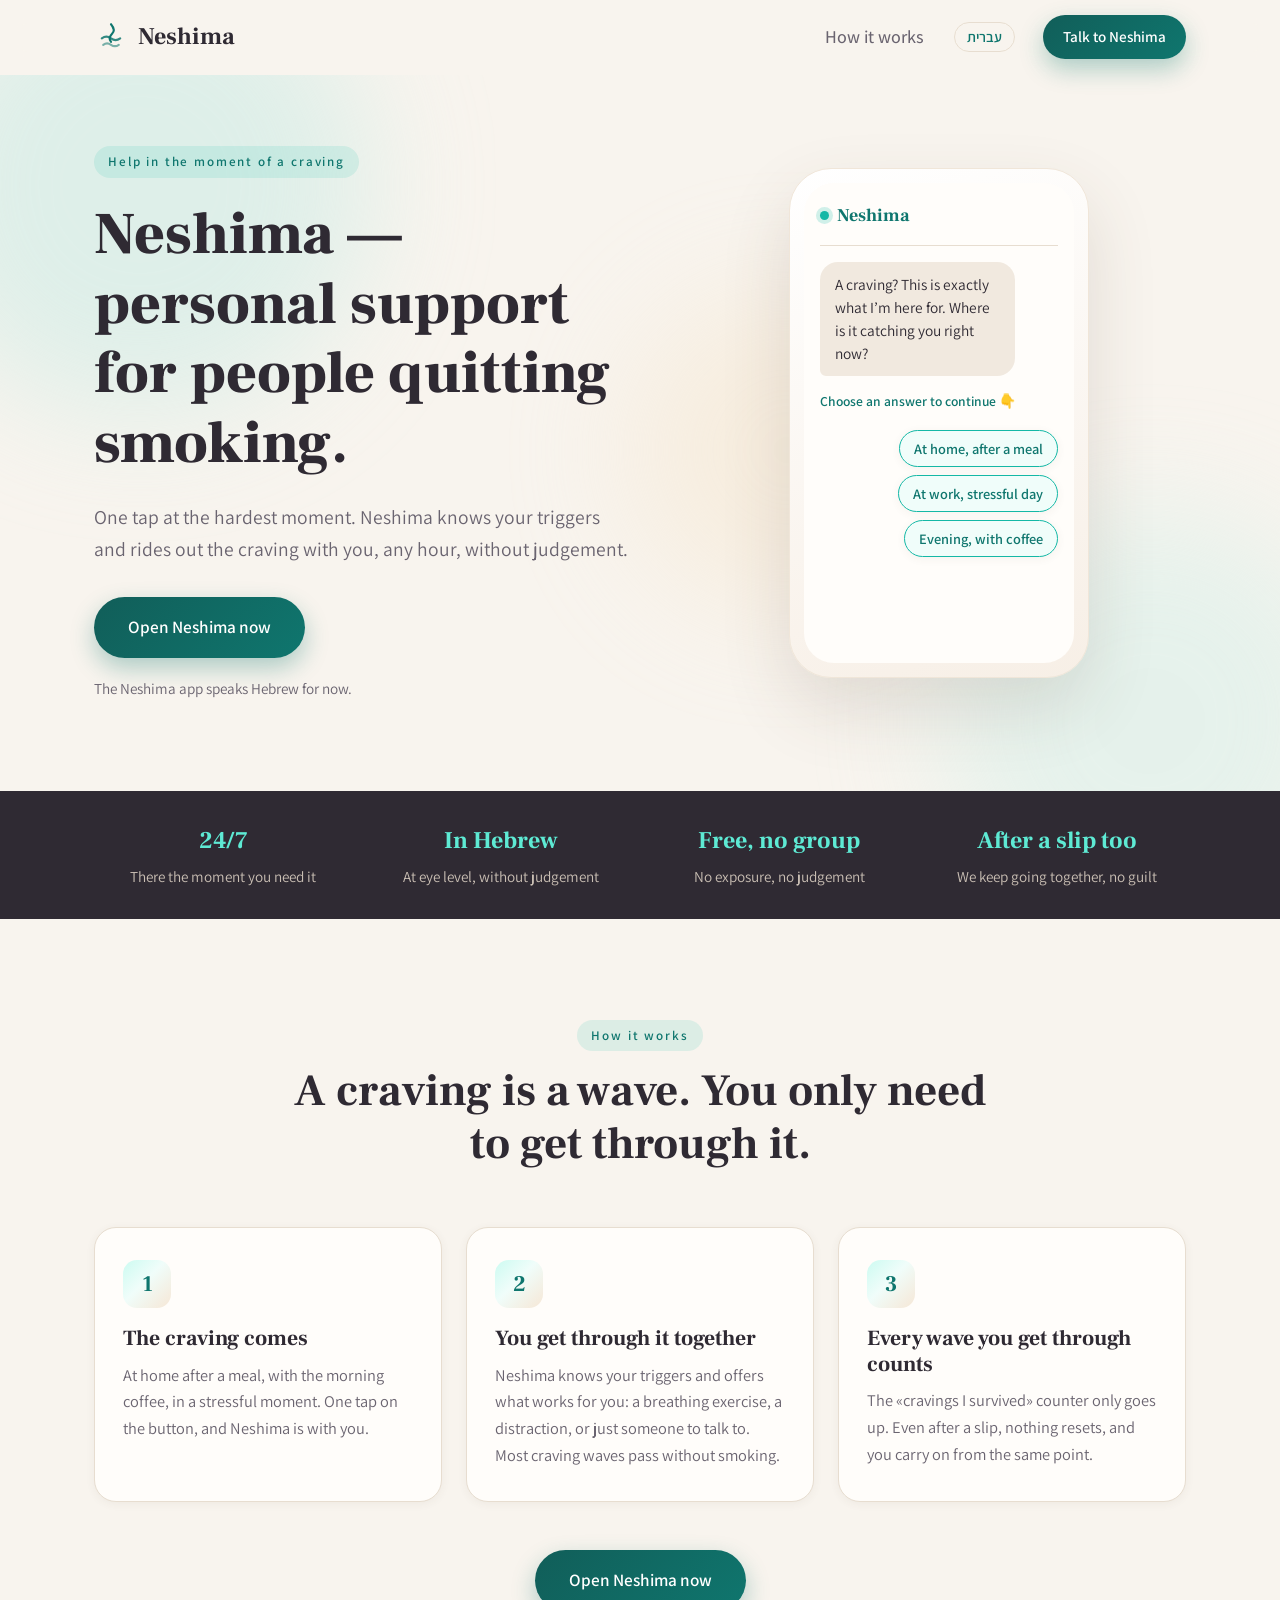
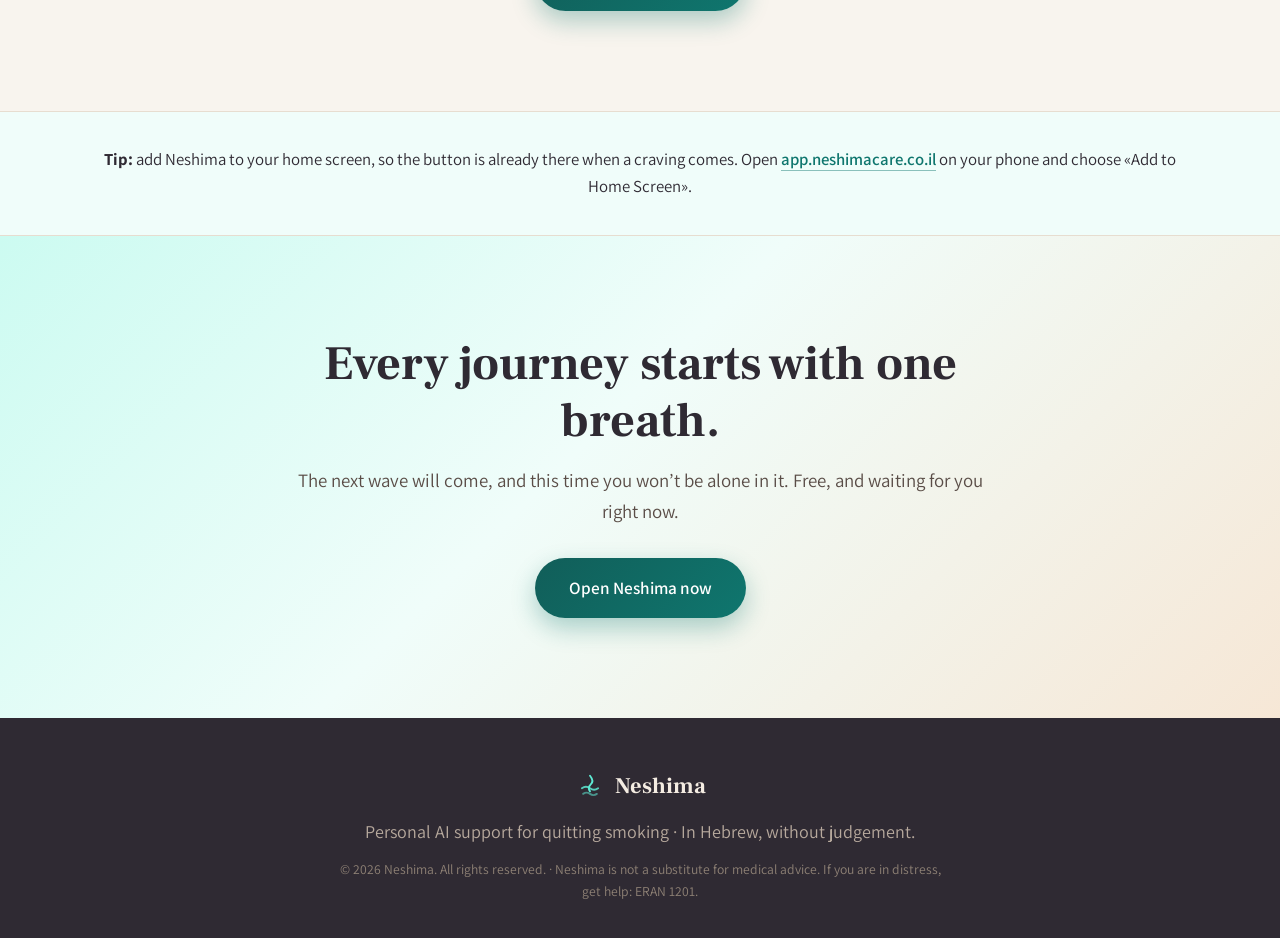
==== en.html @ 9783d8cc "Landing: English page at /en.html with a language switch en.html mirrors the Hebrew landing page in " ====
<!DOCTYPE html>
<html lang="en" dir="ltr">
<head>
  <meta charset="UTF-8" />
  <meta name="viewport" content="width=device-width, initial-scale=1.0" />
  <meta name="theme-color" content="#f6f1ea" />
  <title>Neshima — personal support for quitting smoking</title>
  <meta name="description" content="Personal support for people quitting smoking. One tap at the hardest moment, and Neshima rides out the craving with you, any hour, without judgement. Free. The coach speaks Hebrew." />

  <!-- Open Graph -->
  <meta property="og:type" content="website" />
  <meta property="og:title" content="Neshima — personal support for quitting smoking" />
  <meta property="og:description" content="One tap at the hardest moment. Neshima knows your triggers and rides out the craving with you, any hour, without judgement." />
  <meta property="og:locale" content="en_US" />

  <link rel="icon" href="assets/favicon.svg" type="image/svg+xml" />
  <link rel="alternate" hreflang="he" href="https://www.neshimacare.co.il/" />

  <!-- Fonts -->
  <link rel="preconnect" href="https://fonts.googleapis.com" />
  <link rel="preconnect" href="https://fonts.gstatic.com" crossorigin />
  <link href="https://fonts.googleapis.com/css2?family=Frank+Ruhl+Libre:wght@500;700;900&family=Assistant:wght@300;400;500;600;700&display=swap" rel="stylesheet" />

  <link rel="stylesheet" href="styles.css" />
</head>
<body>

  <!-- ===== Header ===== -->
  <header class="site-header" id="siteHeader">
    <div class="container header-inner">
      <a href="#top" class="brand" aria-label="Neshima — home">
        <svg class="brand-mark" viewBox="0 0 48 48" aria-hidden="true">
          <use href="#logo-mark"></use>
        </svg>
        <span class="brand-name">Neshima</span>
      </a>

      <nav class="nav" aria-label="Main navigation">
        <a href="#moment">How it works</a>
        <a href="/" class="lang-switch" lang="he" hreflang="he">עברית</a>
      </nav>

      <a href="https://app.neshimacare.co.il" class="btn btn-primary btn-sm nav-cta js-chat">Talk to Neshima</a>

      <button class="nav-toggle" id="navToggle" aria-label="Open menu" aria-expanded="false">
        <span></span><span></span><span></span>
      </button>
    </div>
    <nav class="mobile-nav" id="mobileNav" aria-label="Mobile navigation">
      <a href="#moment">How it works</a>
      <a href="/" lang="he" hreflang="he">עברית</a>
      <a href="https://app.neshimacare.co.il" class="btn btn-primary js-chat">Talk to Neshima</a>
    </nav>
  </header>

  <main id="top">

    <!-- ===== Hero ===== -->
    <section class="hero">
      <div class="hero-bg" aria-hidden="true">
        <span class="blob blob-1"></span>
        <span class="blob blob-2"></span>
        <span class="blob blob-3"></span>
      </div>
      <div class="container hero-inner">
        <div class="hero-copy reveal">
          <span class="eyebrow">Help in the moment of a craving</span>
          <h1>Neshima — personal support for people quitting smoking.</h1>
          <p class="hero-sub">
            One tap at the hardest moment. Neshima knows your triggers and rides out the craving with you, any hour, without judgement.
          </p>
          <div class="hero-cta">
            <a href="https://app.neshimacare.co.il" class="btn btn-primary btn-lg js-chat">Open Neshima now</a>
          </div>
          <p class="hero-note">The Neshima app speaks Hebrew for now.</p>
        </div>

        <div class="hero-art reveal">
          <div class="phone demo" id="sosDemo" role="group" aria-label="SOS conversation demo">
            <div class="phone-screen demo-screen">
              <div class="chat-head">
                <span class="chat-dot"></span> Neshima
              </div>
              <div class="bubbles" id="demoBubbles" aria-live="polite">
                <!-- Static fallback when JS is off; script.js replaces it with the tap-through demo. -->
                <div class="bubble bot">A craving? This is exactly what I’m here for. Where is it catching you right now?</div>
                <div class="demo-chips"><span class="chip" aria-pressed="true">At home, after a meal</span></div>
                <div class="bubble bot">Let’s breathe together: a slow 4-second inhale, a short pause, and a long 6-second exhale. Two more like that. Most craving waves pass without smoking: they rise, peak, and fall.</div>
              </div>
              <div class="demo-end" id="demoEnd" hidden>
                <p>That was a taste. Inside, Neshima already knows your triggers, and this button is with you at every moment.</p>
                <div class="demo-end-cta">
                  <a href="https://app.neshimacare.co.il" class="btn btn-primary btn-sm js-chat">Open Neshima</a>
                </div>
              </div>
            </div>
          </div>
        </div>
      </div>
    </section>

    <!-- ===== Trust strip ===== -->
    <section class="strip reveal">
      <div class="container strip-inner">
        <div class="strip-item"><strong>24/7</strong><span>There the moment you need it</span></div>
        <div class="strip-item"><strong>In Hebrew</strong><span>At eye level, without judgement</span></div>
        <div class="strip-item"><strong>Free, no group</strong><span>No exposure, no judgement</span></div>
        <div class="strip-item"><strong>After a slip too</strong><span>We keep going together, no guilt</span></div>
      </div>
    </section>

    <!-- ===== The moment ===== -->
    <section class="section moment" id="moment">
      <div class="container">
        <div class="section-head center">
          <span class="eyebrow reveal">How it works</span>
          <h2 class="reveal">A craving is a wave. You only need to get through it.</h2>
        </div>

        <div class="steps">
          <article class="step reveal">
            <div class="step-num" aria-hidden="true">1</div>
            <h3>The craving comes</h3>
            <p>At home after a meal, with the morning coffee, in a stressful moment. One tap on the button, and Neshima is with you.</p>
          </article>
          <article class="step reveal">
            <div class="step-num" aria-hidden="true">2</div>
            <h3>You get through it together</h3>
            <p>Neshima knows your triggers and offers what works for you: a breathing exercise, a distraction, or just someone to talk to. Most craving waves pass without smoking.</p>
          </article>
          <article class="step reveal">
            <div class="step-num" aria-hidden="true">3</div>
            <h3>Every wave you get through counts</h3>
            <p>The «cravings I survived» counter only goes up. Even after a slip, nothing resets, and you carry on from the same point.</p>
          </article>
        </div>

        <div class="cta-center reveal">
          <a href="https://app.neshimacare.co.il" class="btn btn-primary btn-lg js-chat">Open Neshima now</a>
        </div>
      </div>
    </section>

    <!-- ===== Install hint ===== -->
    <section class="install-strip reveal">
      <div class="container install-strip-inner">
        <p><strong>Tip:</strong> add Neshima to your home screen, so the button is already there when a craving comes. Open <a href="https://app.neshimacare.co.il">app.neshimacare.co.il</a> on your phone and choose «Add to Home Screen».</p>
      </div>
    </section>

    <!-- ===== Closing CTA ===== -->
    <section class="section closing">
      <div class="container narrow center reveal">
        <h2>Every journey starts with one breath.</h2>
        <p class="lead">The next wave will come, and this time you won’t be alone in it. Free, and waiting for you right now.</p>
        <div class="cta-center">
          <a href="https://app.neshimacare.co.il" class="btn btn-primary btn-lg js-chat">Open Neshima now</a>
        </div>
      </div>
    </section>
  </main>

  <!-- ===== Footer ===== -->
  <footer class="site-footer">
    <div class="container footer-inner">
      <div class="footer-brand">
        <svg class="brand-mark" viewBox="0 0 48 48" aria-hidden="true"><use href="#logo-mark"></use></svg>
        <span class="brand-name">Neshima</span>
      </div>
      <p class="footer-tag">Personal AI support for quitting smoking · In Hebrew, without judgement.</p>
      <p class="footer-fine">© 2026 Neshima. All rights reserved. · Neshima is not a substitute for medical advice. If you are in distress, get help: ERAN 1201.</p>
    </div>
  </footer>

  <!-- ===== Inline SVG defs (logo) ===== -->
  <svg width="0" height="0" style="position:absolute" aria-hidden="true">
    <defs>
      <symbol id="logo-mark" viewBox="0 0 48 48">
        <path d="M24 6c5 6 5 10 1.5 13.5C22 23 21 27 24 31"
              fill="none" stroke="currentColor" stroke-width="3" stroke-linecap="round"/>
        <path d="M11 26c4-3 9-3 13 0 4 3 9 3 13 0"
              fill="none" stroke="currentColor" stroke-width="3" stroke-linecap="round" opacity="0.85"/>
        <path d="M13 35c3.5-2.5 7.5-2.5 11 0 3.5 2.5 7.5 2.5 11 0"
              fill="none" stroke="currentColor" stroke-width="3" stroke-linecap="round" opacity="0.55"/>
      </symbol>
    </defs>
  </svg>

  <script src="script.js"></script>
</body>
</html>
---- styles.css ----
/* =========================================================
   נשימה / Neshima — landing page styles
   Soft, calm aesthetic · warm paper + teal accents · Hebrew RTL
   ========================================================= */

:root {
  /* palette */
  --cream:      #f8f4ee;
  --cream-2:    #f1e9df;
  --ivory:      #fffdfa;
  --ink:        #2f2a33;        /* warm deep plum-grey text */
  --ink-soft:   #6a6470;
  --teal:        #14b8a6;      /* soft accent */
  --teal-deep:   #0f766e;      /* primary accent — AA (≥4.5:1) on cream/ivory and under white text */
  --teal-dark:   #115e59;      /* hover */
  --teal-tint:   #f0fdfa;
  --teal-soft:   #ccfbf1;
  --teal-bright: #5eead4;      /* on dark backgrounds */
  --line:        #e7ddd0;

  --grad-warm:  linear-gradient(135deg, #ccfbf1 0%, #f0fdfa 45%, #f6e7d6 100%);

  --shadow-sm:  0 2px 10px rgba(83, 64, 50, 0.06);
  --shadow-md:  0 14px 40px rgba(83, 64, 50, 0.10);
  --shadow-lg:  0 30px 70px rgba(83, 64, 50, 0.14);

  --radius:     22px;
  --radius-sm:  14px;
  --maxw:       1140px;

  --serif: "Frank Ruhl Libre", Georgia, serif;
  --sans:  "Assistant", "Segoe UI", system-ui, sans-serif;
}

* { box-sizing: border-box; margin: 0; padding: 0; }

html { scroll-behavior: smooth; -webkit-text-size-adjust: 100%; }

body {
  font-family: var(--sans);
  color: var(--ink);
  background: var(--cream);
  line-height: 1.65;
  font-size: 18px;
  font-weight: 400;
  overflow-x: hidden;
}

h1, h2, h3 { font-family: var(--serif); font-weight: 700; line-height: 1.18; color: var(--ink); }

a { color: inherit; text-decoration: none; }

.container { width: 100%; max-width: var(--maxw); margin-inline: auto; padding-inline: 24px; }
.narrow { max-width: 760px; }
.center { text-align: center; }
.cta-center { display: flex; gap: 14px; flex-wrap: wrap; justify-content: center; }

.hero-note a, .lead a {
  color: var(--teal-deep); font-weight: 600;
  border-bottom: 1px solid rgba(15, 118, 110, .45);
  transition: color .2s, border-color .2s;
}
.hero-note a:hover, .lead a:hover { color: var(--teal-dark); border-color: var(--teal-dark); }

.eyebrow {
  display: inline-block;
  font-weight: 600;
  font-size: 0.82rem;
  letter-spacing: 0.14em;
  color: var(--teal-deep);
  text-transform: none;
  margin-bottom: 14px;
  padding: 5px 14px;
  background: rgba(20, 184, 166, 0.12);
  border-radius: 999px;
}

.lead { font-size: 1.18rem; color: var(--ink-soft); }

.section { padding: 100px 0; }
.section-head { max-width: 720px; margin-inline: auto; margin-bottom: 56px; }
.section-head h2, .section h2 { font-size: clamp(1.9rem, 4vw, 2.8rem); margin-bottom: 18px; }

/* ---------- Buttons ---------- */
.btn {
  display: inline-flex; align-items: center; justify-content: center;
  gap: 8px;
  font-family: var(--sans);
  font-weight: 600;
  font-size: 1rem;
  border: none; cursor: pointer;
  border-radius: 999px;
  padding: 13px 26px;
  transition: transform .25s ease, box-shadow .25s ease, background .25s ease;
  white-space: nowrap;
}
.btn-lg { padding: 16px 34px; font-size: 1.08rem; }
.btn-sm { padding: 9px 20px; font-size: 0.95rem; }

.btn-primary {
  background: linear-gradient(135deg, var(--teal-dark), var(--teal-deep));
  color: #fff;
  box-shadow: 0 10px 24px rgba(15, 118, 110, 0.32);
}
.btn-primary:hover { transform: translateY(-2px); box-shadow: 0 16px 32px rgba(15, 118, 110, 0.42); }

.btn-ghost { background: transparent; color: var(--ink); border: 1.5px solid var(--line); }
.btn-ghost:hover { border-color: var(--teal); color: var(--teal-deep); background: rgba(20,184,166,.07); }

/* ---------- Header ---------- */
.site-header {
  position: sticky; top: 0; z-index: 50;
  background: rgba(248, 244, 238, 0.82);
  backdrop-filter: saturate(140%) blur(14px);
  -webkit-backdrop-filter: saturate(140%) blur(14px);
  border-bottom: 1px solid transparent;
  transition: border-color .3s ease, box-shadow .3s ease, background .3s ease;
}
.site-header.scrolled { border-color: var(--line); box-shadow: var(--shadow-sm); }
.header-inner { display: flex; align-items: center; gap: 24px; height: 74px; }

.brand { display: flex; align-items: center; gap: 10px; font-family: var(--serif); }
.brand-mark { width: 34px; height: 34px; color: var(--teal-deep); }
.brand-name { font-size: 1.5rem; font-weight: 700; color: var(--ink); }

.nav { display: flex; gap: 30px; margin-inline-start: auto; }
.nav a { font-weight: 500; color: var(--ink-soft); position: relative; transition: color .2s; }
.nav a::after {
  content: ""; position: absolute; bottom: -6px; inset-inline-start: 0; width: 0; height: 2px;
  background: var(--teal-deep); border-radius: 2px; transition: width .25s ease;
}
.nav a:hover { color: var(--ink); }
.nav a:hover::after { width: 100%; }

.nav-cta { margin-inline-start: 4px; }
.nav a.lang-switch { font-size: .9rem; font-weight: 600; color: var(--teal-deep); border: 1.5px solid var(--line); border-radius: 999px; padding: 2px 12px; }
.nav a.lang-switch::after { display: none; }
.nav a.lang-switch:hover { border-color: var(--teal); }

.nav-toggle { display: none; flex-direction: column; gap: 5px; background: none; border: none; cursor: pointer; padding: 8px; margin-inline-start: auto; }
.nav-toggle span { width: 24px; height: 2px; background: var(--ink); border-radius: 2px; transition: .3s; }
.nav-toggle[aria-expanded="true"] span:nth-child(1) { transform: translateY(7px) rotate(45deg); }
.nav-toggle[aria-expanded="true"] span:nth-child(2) { opacity: 0; }
.nav-toggle[aria-expanded="true"] span:nth-child(3) { transform: translateY(-7px) rotate(-45deg); }

.mobile-nav {
  display: none; flex-direction: column; gap: 4px;
  padding: 8px 24px 22px;
  background: rgba(248, 244, 238, 0.98);
  border-bottom: 1px solid var(--line);
}
.mobile-nav a { padding: 12px 4px; font-weight: 500; color: var(--ink); border-bottom: 1px solid var(--line); }
.mobile-nav a.btn { border: none; color: #fff; margin-top: 12px; justify-content: center; }
.mobile-nav.open { display: flex; }

/* ---------- Hero ---------- */
.hero { position: relative; padding: 70px 0 90px; overflow: hidden; }
.hero-bg { position: absolute; inset: 0; z-index: 0; pointer-events: none; }
.blob { position: absolute; border-radius: 50%; filter: blur(60px); opacity: .55; }
.blob-1 { width: 460px; height: 460px; background: #c9ebe5; top: -120px; left: -90px; animation: float1 18s ease-in-out infinite; }
.blob-2 { width: 420px; height: 420px; background: #d7f0ea; bottom: -140px; right: -80px; animation: float2 22s ease-in-out infinite; }
.blob-3 { width: 320px; height: 320px; background: #f5e3c8; top: 30%; right: 26%; opacity: .4; animation: float1 26s ease-in-out infinite; }

@keyframes float1 { 0%,100%{transform:translate(0,0)} 50%{transform:translate(20px,-26px)} }
@keyframes float2 { 0%,100%{transform:translate(0,0)} 50%{transform:translate(-24px,18px)} }

.hero-inner {
  position: relative; z-index: 1;
  display: grid; grid-template-columns: 1.05fr 0.95fr; align-items: center; gap: 50px;
}
.hero-copy h1 { font-size: clamp(2.3rem, 5.2vw, 3.7rem); font-weight: 900; margin: 8px 0 22px; }
.hero-sub { font-size: 1.22rem; color: var(--ink-soft); max-width: 540px; margin-bottom: 32px; }
.hero-cta { display: flex; gap: 14px; flex-wrap: wrap; margin-bottom: 18px; }
.hero-note { font-size: 0.95rem; color: var(--ink-soft); }

/* hero phone illustration */
.hero-art { display: flex; justify-content: center; }
.phone {
  width: 300px; padding: 14px;
  background: linear-gradient(160deg, #fff, #f7efe6);
  border-radius: 42px;
  box-shadow: var(--shadow-lg);
  border: 1px solid #f0e6d9;
  animation: bob 6s ease-in-out infinite;
}
@keyframes bob { 0%,100%{transform:translateY(0)} 50%{transform:translateY(-12px)} }
.phone-screen { background: var(--ivory); border-radius: 30px; padding: 18px 16px 22px; min-height: 440px; }
.chat-head { display: flex; align-items: center; gap: 8px; font-family: var(--serif); font-weight: 700; color: var(--teal-deep); padding-bottom: 14px; border-bottom: 1px solid var(--line); margin-bottom: 16px; }
.chat-dot { width: 9px; height: 9px; border-radius: 50%; background: var(--teal); box-shadow: 0 0 0 4px rgba(20,184,166,.2); }
.bubbles { display: flex; flex-direction: column; gap: 12px; }
.bubble { max-width: 82%; padding: 11px 15px; font-size: 0.96rem; line-height: 1.5; border-radius: 18px; opacity: 0; transform: translateY(8px); animation: pop .5s ease forwards; }
.bubble.bot { align-self: flex-start; background: var(--cream-2); color: var(--ink); border-end-start-radius: 6px; }
.bubble.me { align-self: flex-end; background: linear-gradient(135deg, var(--teal-soft), var(--teal-tint)); color: #134e4a; border-end-end-radius: 6px; }
.bubble:nth-child(1){animation-delay:.3s} .bubble:nth-child(2){animation-delay:1.1s} .bubble:nth-child(3){animation-delay:1.9s} .bubble:nth-child(4){animation-delay:2.8s}
@keyframes pop { to { opacity:1; transform: translateY(0); } }
.bubble.typing { display: flex; gap: 4px; padding: 14px 16px; }
.bubble.typing span { width: 7px; height: 7px; border-radius: 50%; background: #134e4a; opacity: .5; animation: blink 1.2s infinite; }
.bubble.typing span:nth-child(2){animation-delay:.2s} .bubble.typing span:nth-child(3){animation-delay:.4s}
@keyframes blink { 0%,60%,100%{opacity:.25; transform:translateY(0)} 30%{opacity:.9; transform:translateY(-3px)} }

/* SOS preview demo: the phone mock is interactive, so it must not float under taps. */
.phone.demo { animation: none; scroll-margin-top: 90px; }
.demo-screen { height: 480px; overflow-y: auto; scrollbar-width: thin; }
.demo-chips { display: flex; flex-wrap: wrap; gap: 8px; justify-content: flex-end; }
.demo-chips .chip { font-size: 0.9rem; padding: 8px 14px; }
.demo-chips .chip:disabled { cursor: default; }
.demo-chips .chip:disabled[aria-pressed="false"] { opacity: 0.45; }
.demo-chips.active .chip { background: var(--teal-tint); border-color: var(--teal); color: var(--teal-deep); font-weight: 600; cursor: pointer; box-shadow: var(--shadow-sm); animation: chipPulse 2.4s ease-in-out infinite; }
.demo-chips.active .chip:hover { background: var(--teal-soft); }
.demo-hint { margin: 2px 0 6px; font-size: 0.85rem; font-weight: 600; color: var(--teal-deep); text-align: start; }
@keyframes chipPulse { 0%,100% { box-shadow: 0 0 0 0 rgba(20,184,166,.35); } 50% { box-shadow: 0 0 0 6px rgba(20,184,166,0); } }
.demo-end { margin-top: 14px; padding: 14px; background: var(--cream-2); border-radius: 16px; font-size: 0.92rem; line-height: 1.55; }
.demo-end p { margin-bottom: 12px; }
.demo-end-cta { display: flex; flex-wrap: wrap; gap: 8px; }
.demo-end-cta .btn { flex: 1 1 auto; }

/* ---------- Trust strip ---------- */
.strip { background: var(--ink); color: #f4ece2; padding: 30px 0; }
.strip-inner { display: grid; grid-template-columns: repeat(4, 1fr); gap: 20px; text-align: center; }
.strip-item { display: flex; flex-direction: column; gap: 3px; }
.strip-item strong { font-family: var(--serif); font-size: 1.5rem; color: var(--teal-bright); }
.strip-item span { font-size: 0.95rem; color: #cabfb4; }

/* ---------- The moment (3 steps) ---------- */
.moment { background: var(--cream); }
.steps { display: grid; grid-template-columns: repeat(3, 1fr); gap: 24px; margin-bottom: 48px; }
.step {
  background: var(--ivory); border: 1px solid var(--line);
  border-radius: var(--radius); padding: 32px 28px;
  box-shadow: var(--shadow-sm);
  transition: transform .3s ease, box-shadow .3s ease, border-color .3s ease;
}
.step:hover { transform: translateY(-6px); box-shadow: var(--shadow-md); border-color: #e0d3c2; }
.step-num {
  font-family: var(--serif); font-weight: 700; font-size: 1.4rem; color: var(--teal-deep);
  width: 48px; height: 48px; display: flex; align-items: center; justify-content: center;
  background: var(--grad-warm); border-radius: 14px; margin-bottom: 18px;
}
.step h3 { font-size: 1.35rem; margin-bottom: 10px; }
.step p { color: var(--ink-soft); font-size: 1.02rem; }

.chip {
  font-family: var(--sans); font-size: 0.98rem; color: var(--ink);
  background: var(--cream); border: 1.5px solid var(--line); border-radius: 999px;
  padding: 9px 16px; cursor: pointer;
  transition: border-color .2s, background .2s, color .2s, box-shadow .2s;
}
.chip:hover { border-color: var(--teal); color: var(--teal-deep); }
.chip:focus-visible { outline: none; border-color: var(--teal); box-shadow: 0 0 0 4px rgba(20,184,166,.15); }
.chip[aria-pressed="true"] { background: var(--teal-deep); border-color: var(--teal-deep); color: #fff; font-weight: 600; }

/* ---------- Tinted one-line strip (install hint) ---------- */
.install-strip { background: var(--teal-tint); border-block: 1px solid var(--line); padding: 34px 0; }
.install-strip-inner { display: flex; align-items: center; justify-content: center; gap: 18px; flex-wrap: wrap; text-align: center; }
.install-strip p { color: var(--ink); font-size: 1.05rem; }
.install-strip a {
  color: var(--teal-deep); font-weight: 600; white-space: nowrap;
  border-bottom: 1px solid rgba(15, 118, 110, .45);
  transition: color .2s, border-color .2s;
}
.install-strip a:hover { color: var(--teal-dark); border-color: var(--teal-dark); }

/* ---------- Quiz bridge ---------- */
.quiz-bridge { background: var(--ivory); }
.quiz-bridge .lead { margin-bottom: 30px; }

/* ---------- About (שתי אחיות; markup ships commented out until Nadin's OK) ---------- */
.about { background: var(--ivory); }
.about .lead { margin-bottom: 18px; }
.about-emph { font-weight: 600; color: var(--ink); margin-bottom: 30px; }

/* ---------- Closing ---------- */
.closing { background: var(--grad-warm); }
.closing h2 { font-size: clamp(2rem, 4.5vw, 3rem); margin-bottom: 16px; }
.closing .lead { color: #5a4d47; margin-bottom: 30px; }

/* ---------- Footer ---------- */
.site-footer { background: var(--ink); color: #d8cdc2; padding: 50px 0 36px; }
.footer-inner { text-align: center; display: flex; flex-direction: column; align-items: center; gap: 12px; }
.footer-brand { display: flex; align-items: center; gap: 10px; }
.footer-brand .brand-mark { color: var(--teal-bright); width: 30px; height: 30px; }
.footer-brand .brand-name { font-family: var(--serif); font-size: 1.4rem; color: #f4ece2; }
.footer-tag { color: #b7a99d; }
.footer-fine { font-size: 0.85rem; color: #8e8175; max-width: 620px; line-height: 1.6; }

/* ---------- Reveal animation ---------- */
.reveal { opacity: 0; transform: translateY(26px); transition: opacity .7s ease, transform .7s cubic-bezier(.2,.7,.3,1); }
.reveal.in { opacity: 1; transform: none; }

@media (prefers-reduced-motion: reduce) {
  .reveal { opacity: 1; transform: none; transition: none; }
  .blob, .phone, .bubble, .bubble.typing span, .demo-chips.active .chip { animation: none; }
  .bubble { opacity: 1; transform: none; }
  html { scroll-behavior: auto; }
}

/* =========================================================
   Responsive
   ========================================================= */
@media (max-width: 940px) {
  .hero-inner { grid-template-columns: minmax(0, 1fr); gap: 36px; }
  /* The demo stays below the hero copy: read the promise first, then try it. */
  .phone { width: 300px; }
  .steps { grid-template-columns: 1fr; }
}

@media (max-width: 760px) {
  .nav, .nav-cta { display: none; }
  .nav-toggle { display: flex; }
  body { font-size: 17px; }
  .section { padding: 72px 0; }
  .hero { padding: 40px 0 60px; }
  .hero-copy { text-align: center; }
  .hero-copy h1 { font-size: clamp(2rem, 8vw, 2.7rem); }
  .hero-sub { margin-inline: auto; }
  .hero-cta { justify-content: center; }
  .strip-inner { grid-template-columns: repeat(2, 1fr); gap: 24px 12px; }
}

@media (max-width: 420px) {
  .container { padding-inline: 18px; }
  .btn-lg { padding: 14px 24px; font-size: 1rem; }
  .hero-cta .btn { width: 100%; }
}

/* =========================================================
   Quiz (quiz.html)
   ========================================================= */
.quiz-section { background: var(--cream); min-height: 60vh; }
.quiz-wrap { max-width: 640px; margin-inline: auto; }
.quiz-card {
  background: var(--ivory); border: 1px solid var(--line); border-radius: var(--radius);
  padding: 44px 38px; box-shadow: var(--shadow-sm);
}
.quiz-title { font-size: clamp(1.8rem, 4.5vw, 2.5rem); margin: 8px 0 14px; }
.quiz-sub { font-size: 1.15rem; color: var(--ink-soft); margin-bottom: 28px; }

.quiz-progress { display: flex; gap: 8px; justify-content: center; margin-bottom: 26px; }
.quiz-dot { width: 10px; height: 10px; border-radius: 50%; background: var(--line); transition: background .2s; }
.quiz-dot.active { background: var(--teal-deep); }
.quiz-dot.done { background: var(--teal); }

.quiz-question { font-size: clamp(1.4rem, 3.5vw, 1.8rem); margin-bottom: 6px; }
.quiz-question:focus, .quiz-title:focus { outline: none; }
.quiz-options { display: flex; flex-direction: column; gap: 12px; margin-top: 22px; }
.quiz-option {
  text-align: start; padding: 15px 18px; font-size: 1.05rem; font-family: inherit;
  color: var(--ink); background: var(--cream); border: 1.5px solid var(--line);
  border-radius: var(--radius-sm); cursor: pointer;
  transition: border-color .2s, background .2s, transform .15s;
}
.quiz-option:hover, .quiz-option:focus-visible {
  border-color: var(--teal); background: var(--teal-tint); transform: translateY(-1px);
}
.quiz-option:focus-visible { outline: 2px solid var(--teal-deep); outline-offset: 2px; }
.quiz-option.selected { border-color: var(--teal-deep); background: var(--teal-tint); font-weight: 600; }

.quiz-back {
  background: none; border: none; cursor: pointer; margin-top: 24px;
  font-family: inherit; font-size: 0.95rem; color: var(--ink-soft);
  text-decoration: underline; text-underline-offset: 3px;
}
.quiz-back:hover { color: var(--teal-deep); }

.quiz-body { font-size: 1.1rem; line-height: 1.75; color: #4f4955; margin-bottom: 18px; }
.quiz-line { font-size: 1.05rem; line-height: 1.7; color: var(--ink); margin-bottom: 10px; }

/* Profile card (PRO-33) — the shareable unit: compact enough to fit one
   viewport in a 390px-wide phone screenshot, so sizes stay tighter than the
   rest of the quiz. */
.quiz-profile-card {
  background: var(--cream); border: 1.5px solid var(--teal); border-radius: var(--radius);
  padding: 20px 18px; text-align: start; margin-bottom: 18px;
}
.quiz-profile-brand {
  display: flex; align-items: center; gap: 6px; margin-bottom: 10px;
  font-weight: 700; color: var(--teal-deep); font-size: 0.9rem;
}
.quiz-profile-brand .brand-mark { width: 20px; height: 20px; }
.quiz-profile-card .eyebrow { margin-bottom: 2px; }
.quiz-profile-title { font-size: clamp(1.5rem, 4vw, 1.9rem); margin: 2px 0 8px; }
.quiz-chip {
  display: inline-block; padding: 3px 12px; border-radius: 999px; margin-bottom: 8px;
  background: var(--teal-tint); color: var(--teal-deep); font-weight: 600; font-size: 0.92rem;
}
.quiz-mix { font-size: 0.9rem; color: var(--ink-soft); margin-bottom: 10px; }
.quiz-essence { font-size: 1rem; line-height: 1.55; color: var(--ink); margin-bottom: 6px; }
.quiz-tech-header, .quiz-bridge-header { font-size: 1.05rem; margin: 14px 0 8px; color: var(--teal-deep); }
.quiz-tech-list { list-style: none; padding: 0; margin: 0 0 4px; }
.quiz-tech { font-size: 0.95rem; line-height: 1.55; color: var(--ink); margin-bottom: 7px; }
.quiz-tech strong { color: var(--teal-deep); }
.quiz-tech-sublabel { font-size: 0.95rem; font-weight: 600; color: var(--ink); margin: 8px 0 6px; }
.quiz-bridge-body { font-size: 0.95rem; line-height: 1.55; color: var(--ink); margin: 0; }
.quiz-share { font-size: 0.95rem; color: var(--ink-soft); margin-bottom: 16px; }

.quiz-email { margin-top: 30px; padding-top: 26px; border-top: 1px solid var(--line); }
.quiz-email h3 { font-size: 1.3rem; margin-bottom: 14px; }
.quiz-email-row { display: flex; gap: 12px; flex-wrap: wrap; }
.quiz-email-input {
  flex: 1 1 220px; padding: 13px 16px; font-family: inherit; font-size: 1rem;
  color: var(--ink); background: var(--cream); border: 1.5px solid var(--line);
  border-radius: var(--radius-sm);
}
.quiz-email-input::placeholder { color: #a89e94; }
.quiz-email-input:focus {
  outline: none; border-color: var(--teal); background: var(--ivory);
  box-shadow: 0 0 0 4px rgba(20,184,166,.15);
}
.quiz-micro { font-size: 0.88rem; color: var(--ink-soft); margin-top: 10px; }
.quiz-email-success { font-size: 1.1rem; color: var(--teal-deep); font-weight: 600; padding: 8px 0; }
.quiz-divider { border: none; border-top: 1px solid var(--line); margin: 28px 0; }

.visually-hidden {
  position: absolute; width: 1px; height: 1px; margin: -1px; padding: 0;
  overflow: hidden; clip: rect(0 0 0 0); white-space: nowrap; border: 0;
}

@media (max-width: 760px) {
  .quiz-card { padding: 32px 20px; }
  .quiz-email-row .btn { width: 100%; }
}
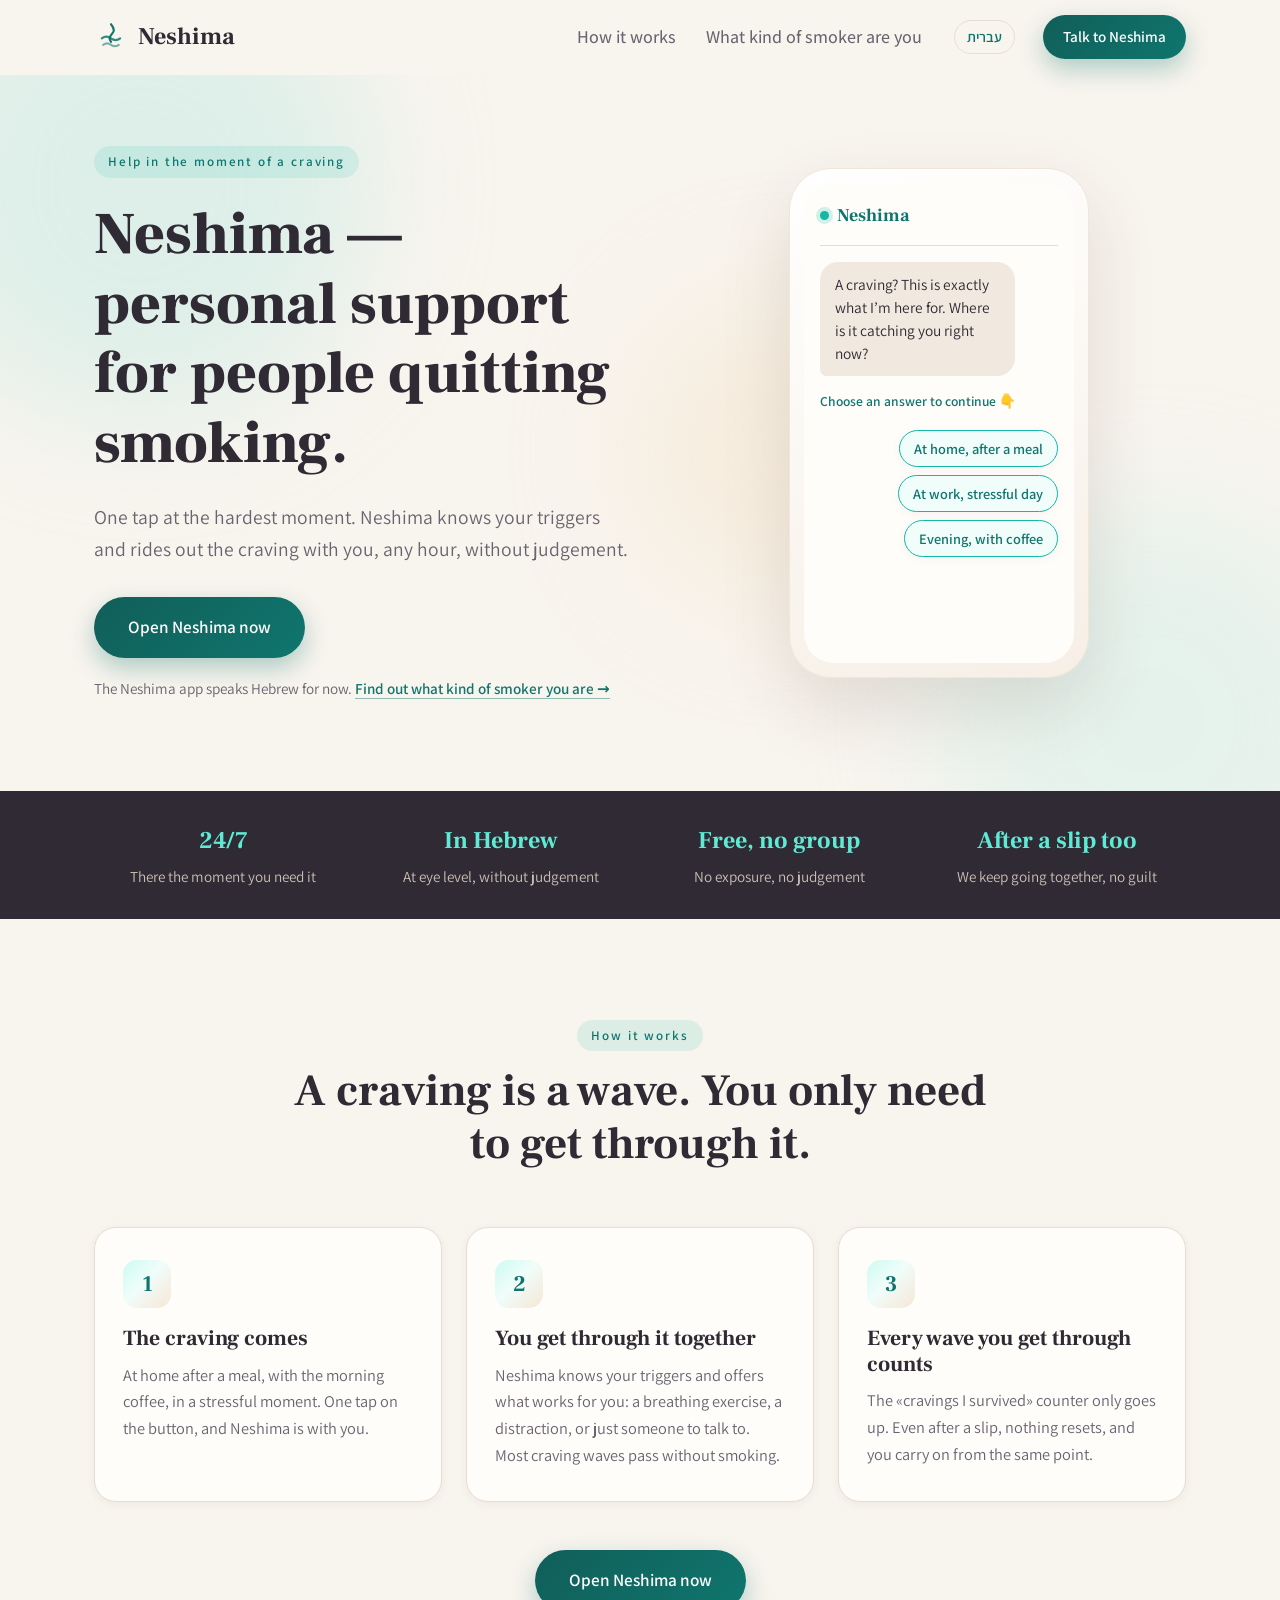
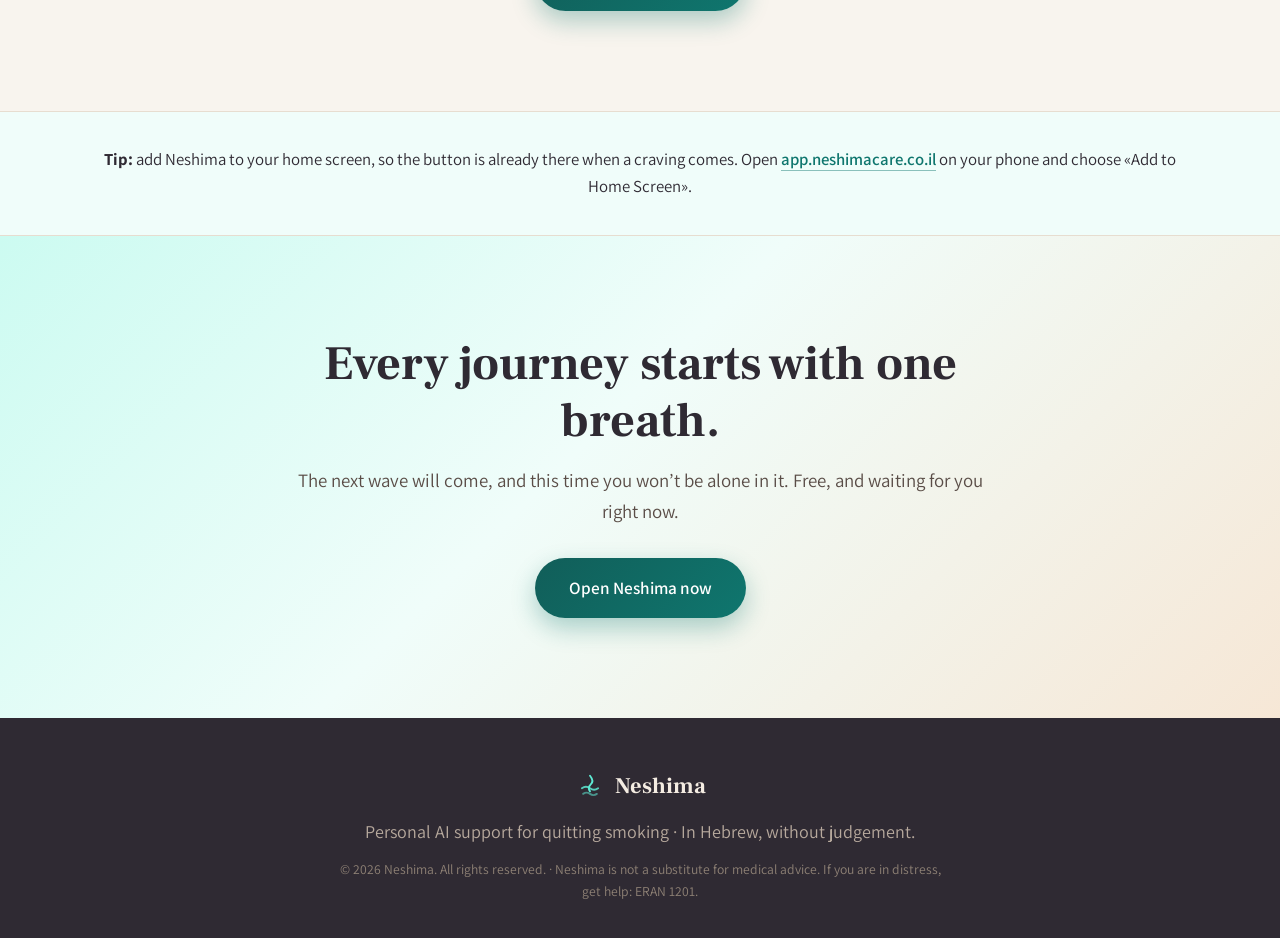
==== commit bcf8087c: "Site: English quiz and a language toggle visible at every width quiz-en.html runs the same quiz in E" ====
--- a/en.html
+++ b/en.html
@@ -37,8 +37,10 @@
 
       <nav class="nav" aria-label="Main navigation">
         <a href="#moment">How it works</a>
-        <a href="/" class="lang-switch" lang="he" hreflang="he">עברית</a>
+        <a href="/quiz-en.html">What kind of smoker are you</a>
       </nav>
+
+      <a href="/" class="lang-toggle" lang="he" hreflang="he">עברית</a>
 
       <a href="https://app.neshimacare.co.il" class="btn btn-primary btn-sm nav-cta js-chat">Talk to Neshima</a>
 
@@ -48,6 +50,7 @@
     </div>
     <nav class="mobile-nav" id="mobileNav" aria-label="Mobile navigation">
       <a href="#moment">How it works</a>
+      <a href="/quiz-en.html">What kind of smoker are you</a>
       <a href="/" lang="he" hreflang="he">עברית</a>
       <a href="https://app.neshimacare.co.il" class="btn btn-primary js-chat">Talk to Neshima</a>
     </nav>
@@ -72,7 +75,7 @@
           <div class="hero-cta">
             <a href="https://app.neshimacare.co.il" class="btn btn-primary btn-lg js-chat">Open Neshima now</a>
           </div>
-          <p class="hero-note">The Neshima app speaks Hebrew for now.</p>
+          <p class="hero-note">The Neshima app speaks Hebrew for now. <a href="/quiz-en.html">Find out what kind of smoker you are →</a></p>
         </div>
 
         <div class="hero-art reveal">
--- a/styles.css
+++ b/styles.css
@@ -133,9 +133,9 @@
 .nav a:hover::after { width: 100%; }
 
 .nav-cta { margin-inline-start: 4px; }
-.nav a.lang-switch { font-size: .9rem; font-weight: 600; color: var(--teal-deep); border: 1.5px solid var(--line); border-radius: 999px; padding: 2px 12px; }
-.nav a.lang-switch::after { display: none; }
-.nav a.lang-switch:hover { border-color: var(--teal); }
+/* Language toggle: visible at every width, including next to the mobile menu button. */
+.lang-toggle { font-size: .9rem; font-weight: 600; color: var(--teal-deep); border: 1.5px solid var(--line); border-radius: 999px; padding: 4px 12px; margin-inline-start: 8px; white-space: nowrap; }
+.lang-toggle:hover { border-color: var(--teal); }
 
 .nav-toggle { display: none; flex-direction: column; gap: 5px; background: none; border: none; cursor: pointer; padding: 8px; margin-inline-start: auto; }
 .nav-toggle span { width: 24px; height: 2px; background: var(--ink); border-radius: 2px; transition: .3s; }
@@ -306,7 +306,8 @@
 
 @media (max-width: 760px) {
   .nav, .nav-cta { display: none; }
-  .nav-toggle { display: flex; }
+  .nav-toggle { display: flex; margin-inline-start: 8px; }
+  .lang-toggle { margin-inline-start: auto; }
   body { font-size: 17px; }
   .section { padding: 72px 0; }
   .hero { padding: 40px 0 60px; }
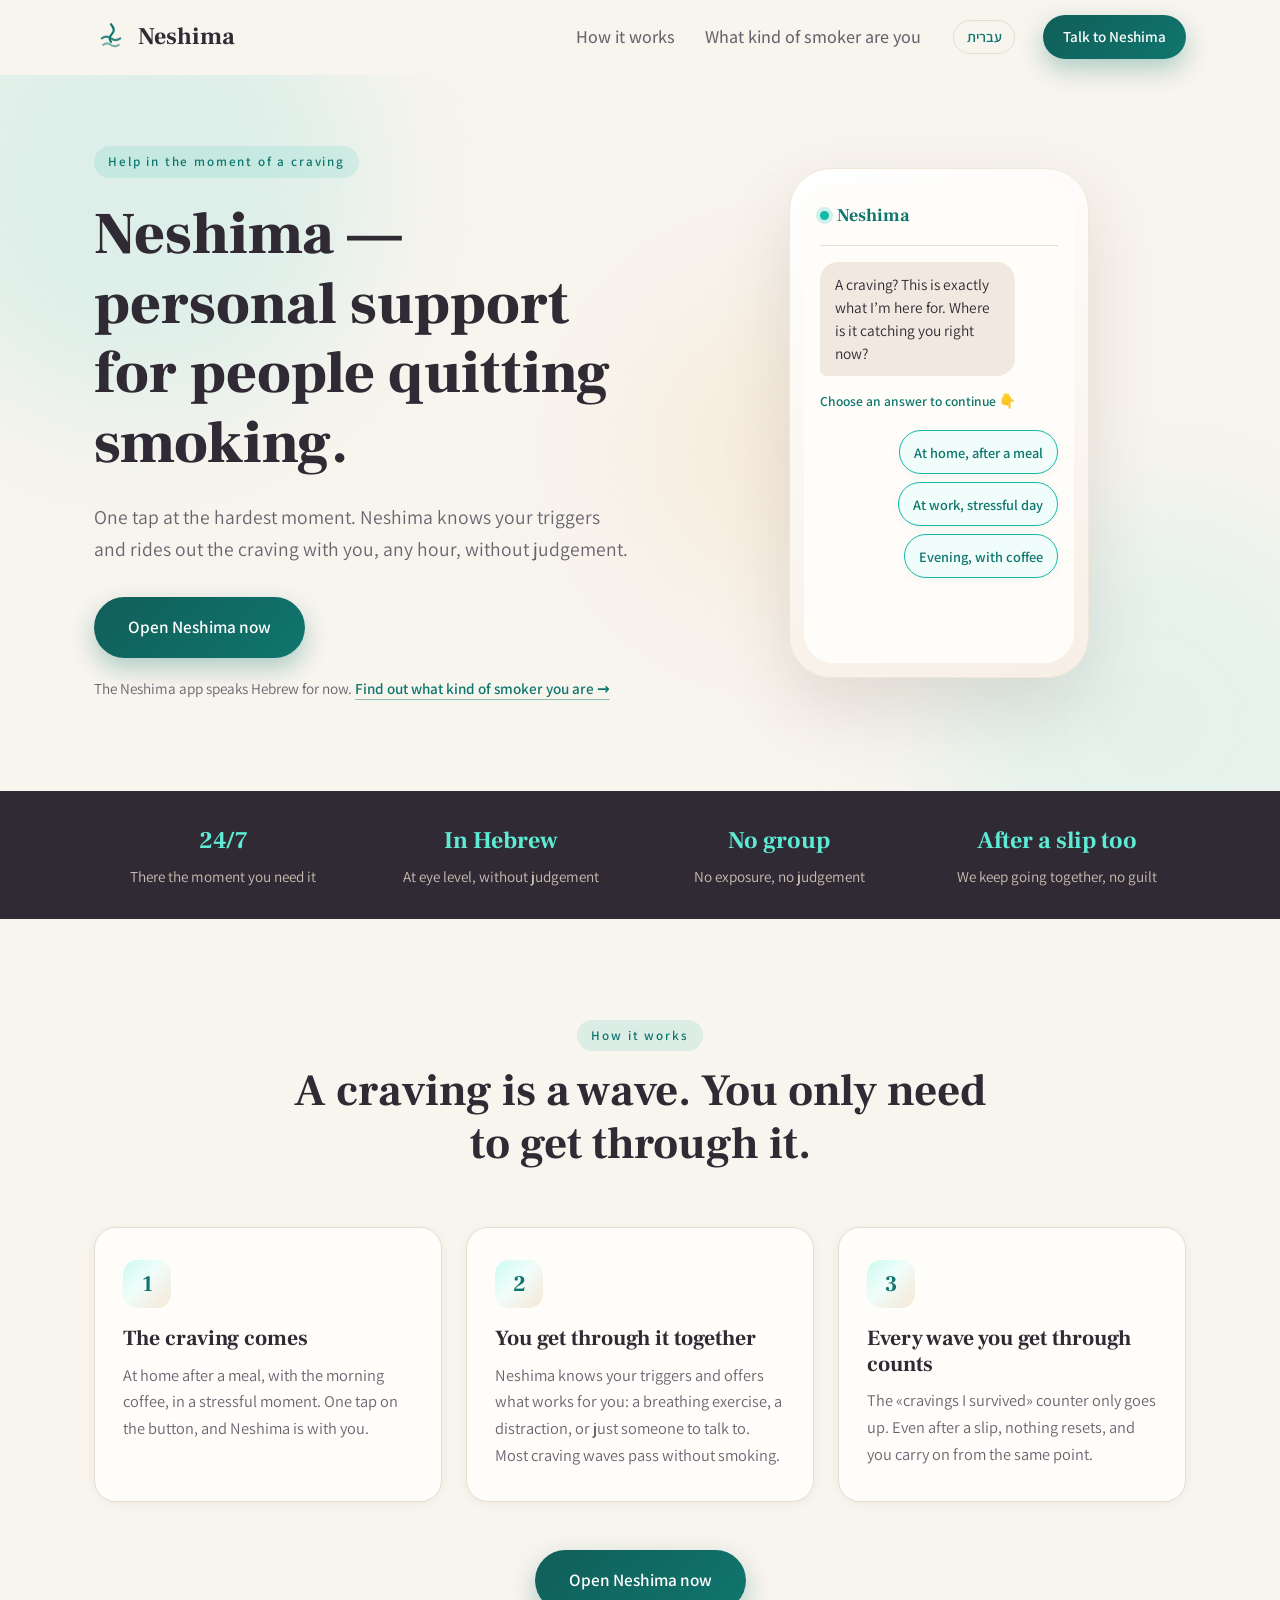
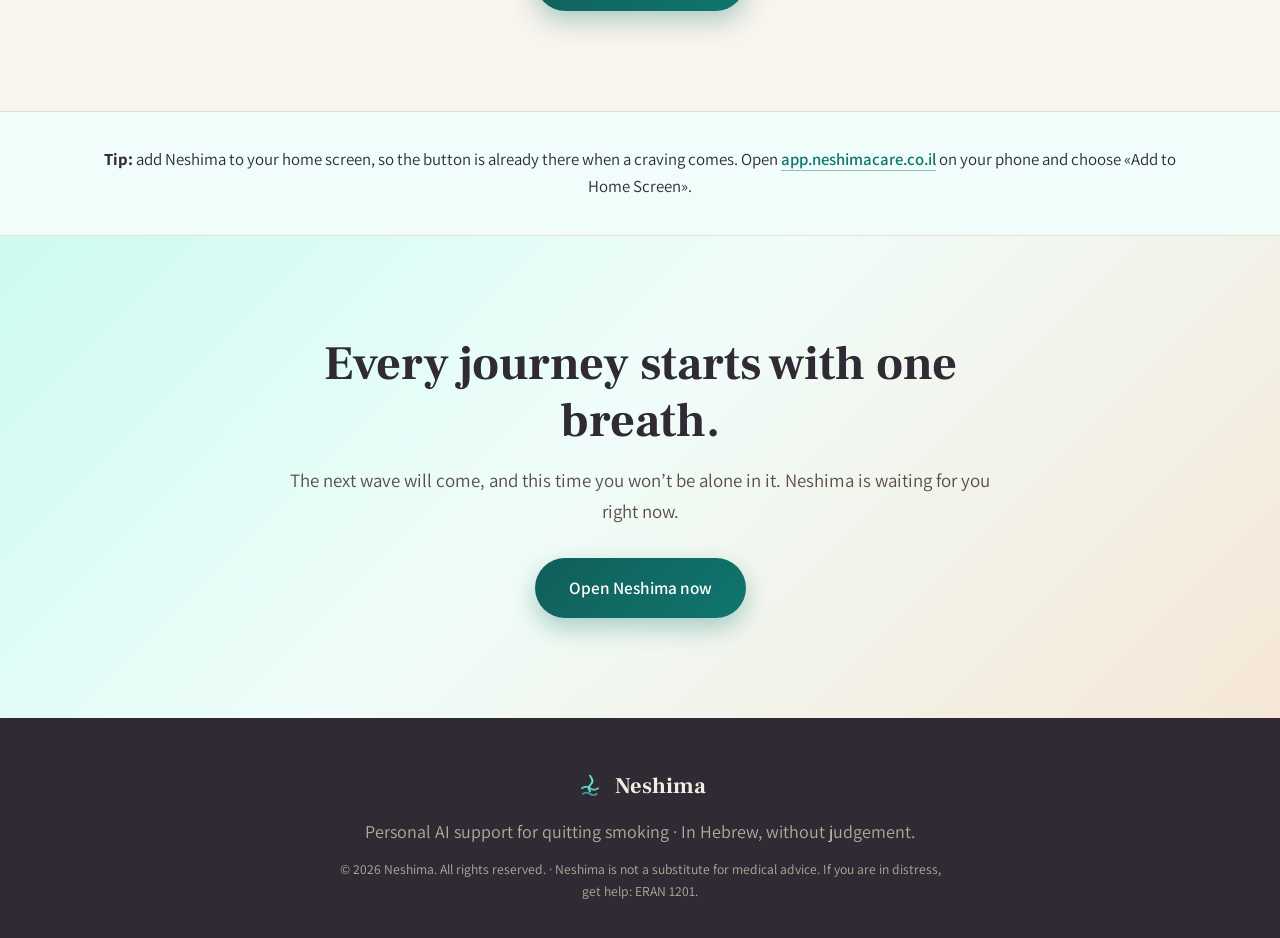
==== commit 0351cf83: "Remove every free claim from the landing and quiz (PRO-132) Every CTA opens the 349 NIS paywall, so " ====
--- a/en.html
+++ b/en.html
@@ -5,7 +5,7 @@
   <meta name="viewport" content="width=device-width, initial-scale=1.0" />
   <meta name="theme-color" content="#f6f1ea" />
   <title>Neshima — personal support for quitting smoking</title>
-  <meta name="description" content="Personal support for people quitting smoking. One tap at the hardest moment, and Neshima rides out the craving with you, any hour, without judgement. Free. The coach speaks Hebrew." />
+  <meta name="description" content="Personal support for people quitting smoking. One tap at the hardest moment, and Neshima rides out the craving with you, any hour, without judgement. The coach speaks Hebrew." />
 
   <!-- Open Graph -->
   <meta property="og:type" content="website" />
@@ -19,7 +19,8 @@
   <!-- Fonts -->
   <link rel="preconnect" href="https://fonts.googleapis.com" />
   <link rel="preconnect" href="https://fonts.gstatic.com" crossorigin />
-  <link href="https://fonts.googleapis.com/css2?family=Frank+Ruhl+Libre:wght@500;700;900&family=Assistant:wght@300;400;500;600;700&display=swap" rel="stylesheet" />
+  <link href="https://fonts.googleapis.com/css2?family=Frank+Ruhl+Libre:wght@500;700;900&family=Assistant:wght@300;400;500;600;700&display=swap" rel="stylesheet" media="print" onload="this.media='all'" />
+  <noscript><link href="https://fonts.googleapis.com/css2?family=Frank+Ruhl+Libre:wght@500;700;900&family=Assistant:wght@300;400;500;600;700&display=swap" rel="stylesheet" /></noscript>
 
   <link rel="stylesheet" href="styles.css" />
 </head>
@@ -107,7 +108,7 @@
       <div class="container strip-inner">
         <div class="strip-item"><strong>24/7</strong><span>There the moment you need it</span></div>
         <div class="strip-item"><strong>In Hebrew</strong><span>At eye level, without judgement</span></div>
-        <div class="strip-item"><strong>Free, no group</strong><span>No exposure, no judgement</span></div>
+        <div class="strip-item"><strong>No group</strong><span>No exposure, no judgement</span></div>
         <div class="strip-item"><strong>After a slip too</strong><span>We keep going together, no guilt</span></div>
       </div>
     </section>
@@ -155,7 +156,7 @@
     <section class="section closing">
       <div class="container narrow center reveal">
         <h2>Every journey starts with one breath.</h2>
-        <p class="lead">The next wave will come, and this time you won’t be alone in it. Free, and waiting for you right now.</p>
+        <p class="lead">The next wave will come, and this time you won’t be alone in it. Neshima is waiting for you right now.</p>
         <div class="cta-center">
           <a href="https://app.neshimacare.co.il" class="btn btn-primary btn-lg js-chat">Open Neshima now</a>
         </div>
--- a/styles.css
+++ b/styles.css
@@ -17,6 +17,7 @@
   --teal-soft:   #ccfbf1;
   --teal-bright: #5eead4;      /* on dark backgrounds */
   --line:        #e7ddd0;
+  --error:       #b42318;
 
   --grad-warm:  linear-gradient(135deg, #ccfbf1 0%, #f0fdfa 45%, #f6e7d6 100%);
 
@@ -55,12 +56,14 @@
 .center { text-align: center; }
 .cta-center { display: flex; gap: 14px; flex-wrap: wrap; justify-content: center; }
 
-.hero-note a, .lead a {
+.hero-note a, .lead a, .install-strip a {
   color: var(--teal-deep); font-weight: 600;
-  border-bottom: 1px solid rgba(15, 118, 110, .45);
-  transition: color .2s, border-color .2s;
-}
-.hero-note a:hover, .lead a:hover { color: var(--teal-dark); border-color: var(--teal-dark); }
+  text-decoration: underline 1px rgba(15, 118, 110, .45);
+  text-underline-offset: 5px;
+  padding-block: 12px;
+  transition: color .2s, text-decoration-color .2s;
+}
+.hero-note a:hover, .lead a:hover, .install-strip a:hover { color: var(--teal-dark); text-decoration-color: var(--teal-dark); }
 
 .eyebrow {
   display: inline-block;
@@ -119,7 +122,7 @@
 .site-header.scrolled { border-color: var(--line); box-shadow: var(--shadow-sm); }
 .header-inner { display: flex; align-items: center; gap: 24px; height: 74px; }
 
-.brand { display: flex; align-items: center; gap: 10px; font-family: var(--serif); }
+.brand { display: flex; align-items: center; gap: 10px; min-height: 44px; font-family: var(--serif); }
 .brand-mark { width: 34px; height: 34px; color: var(--teal-deep); }
 .brand-name { font-size: 1.5rem; font-weight: 700; color: var(--ink); }
 
@@ -134,10 +137,11 @@
 
 .nav-cta { margin-inline-start: 4px; }
 /* Language toggle: visible at every width, including next to the mobile menu button. */
-.lang-toggle { font-size: .9rem; font-weight: 600; color: var(--teal-deep); border: 1.5px solid var(--line); border-radius: 999px; padding: 4px 12px; margin-inline-start: 8px; white-space: nowrap; }
-.lang-toggle:hover { border-color: var(--teal); }
-
-.nav-toggle { display: none; flex-direction: column; gap: 5px; background: none; border: none; cursor: pointer; padding: 8px; margin-inline-start: auto; }
+.lang-toggle { position: relative; display: inline-flex; align-items: center; font-size: .9rem; font-weight: 600; color: var(--teal-deep); border-radius: 999px; padding: 0 13.5px; min-height: 44px; margin-inline-start: 8px; white-space: nowrap; }
+.lang-toggle::before { content: ""; position: absolute; inset: 5px 0; border: 1.5px solid var(--line); border-radius: inherit; transition: border-color .2s; }
+.lang-toggle:hover::before { border-color: var(--teal); }
+
+.nav-toggle { display: none; flex-direction: column; justify-content: center; align-items: center; gap: 5px; background: none; border: none; cursor: pointer; padding: 8px; min-width: 44px; min-height: 44px; margin-inline-start: auto; }
 .nav-toggle span { width: 24px; height: 2px; background: var(--ink); border-radius: 2px; transition: .3s; }
 .nav-toggle[aria-expanded="true"] span:nth-child(1) { transform: translateY(7px) rotate(45deg); }
 .nav-toggle[aria-expanded="true"] span:nth-child(2) { opacity: 0; }
@@ -202,7 +206,7 @@
 .phone.demo { animation: none; scroll-margin-top: 90px; }
 .demo-screen { height: 480px; overflow-y: auto; scrollbar-width: thin; }
 .demo-chips { display: flex; flex-wrap: wrap; gap: 8px; justify-content: flex-end; }
-.demo-chips .chip { font-size: 0.9rem; padding: 8px 14px; }
+.demo-chips .chip { font-size: 0.9rem; padding: 8px 14px; min-height: 44px; }
 .demo-chips .chip:disabled { cursor: default; }
 .demo-chips .chip:disabled[aria-pressed="false"] { opacity: 0.45; }
 .demo-chips.active .chip { background: var(--teal-tint); border-color: var(--teal); color: var(--teal-deep); font-weight: 600; cursor: pointer; box-shadow: var(--shadow-sm); animation: chipPulse 2.4s ease-in-out infinite; }
@@ -253,12 +257,7 @@
 .install-strip { background: var(--teal-tint); border-block: 1px solid var(--line); padding: 34px 0; }
 .install-strip-inner { display: flex; align-items: center; justify-content: center; gap: 18px; flex-wrap: wrap; text-align: center; }
 .install-strip p { color: var(--ink); font-size: 1.05rem; }
-.install-strip a {
-  color: var(--teal-deep); font-weight: 600; white-space: nowrap;
-  border-bottom: 1px solid rgba(15, 118, 110, .45);
-  transition: color .2s, border-color .2s;
-}
-.install-strip a:hover { color: var(--teal-dark); border-color: var(--teal-dark); }
+.install-strip a { white-space: nowrap; }
 
 /* ---------- Quiz bridge ---------- */
 .quiz-bridge { background: var(--ivory); }
@@ -281,14 +280,14 @@
 .footer-brand .brand-mark { color: var(--teal-bright); width: 30px; height: 30px; }
 .footer-brand .brand-name { font-family: var(--serif); font-size: 1.4rem; color: #f4ece2; }
 .footer-tag { color: #b7a99d; }
-.footer-fine { font-size: 0.85rem; color: #8e8175; max-width: 620px; line-height: 1.6; }
+.footer-fine { font-size: 0.85rem; color: #b7a99d; max-width: 620px; line-height: 1.6; }
 
 /* ---------- Reveal animation ---------- */
-.reveal { opacity: 0; transform: translateY(26px); transition: opacity .7s ease, transform .7s cubic-bezier(.2,.7,.3,1); }
-.reveal.in { opacity: 1; transform: none; }
+.reveal-armed .reveal { opacity: 0; transform: translateY(26px); transition: opacity .7s ease, transform .7s cubic-bezier(.2,.7,.3,1); }
+.reveal-armed .reveal.in { opacity: 1; transform: none; }
 
 @media (prefers-reduced-motion: reduce) {
-  .reveal { opacity: 1; transform: none; transition: none; }
+  .reveal-armed .reveal { opacity: 1; transform: none; transition: none; }
   .blob, .phone, .bubble, .bubble.typing span, .demo-chips.active .chip { animation: none; }
   .bubble { opacity: 1; transform: none; }
   html { scroll-behavior: auto; }
@@ -324,6 +323,14 @@
   .hero-cta .btn { width: 100%; }
 }
 
+@media (max-width: 319px) {
+  .header-inner { gap: 8px; }
+  .brand { gap: 6px; }
+  .brand-name { font-size: 1.25rem; }
+  .lang-toggle { padding-inline: 9.5px; }
+  .nav-toggle { margin-inline-start: 0; }
+}
+
 /* =========================================================
    Quiz (quiz.html)
    ========================================================= */
@@ -347,7 +354,7 @@
 .quiz-option {
   text-align: start; padding: 15px 18px; font-size: 1.05rem; font-family: inherit;
   color: var(--ink); background: var(--cream); border: 1.5px solid var(--line);
-  border-radius: var(--radius-sm); cursor: pointer;
+  border-radius: var(--radius-sm); cursor: pointer; touch-action: manipulation;
   transition: border-color .2s, background .2s, transform .15s;
 }
 .quiz-option:hover, .quiz-option:focus-visible {
@@ -357,11 +364,14 @@
 .quiz-option.selected { border-color: var(--teal-deep); background: var(--teal-tint); font-weight: 600; }
 
 .quiz-back {
-  background: none; border: none; cursor: pointer; margin-top: 24px;
+  display: inline-flex; align-items: center; min-height: 44px; min-width: 44px;
+  padding: 10px 12px; margin-top: 14px; margin-inline-start: -12px;
+  background: none; border: none; border-radius: var(--radius-sm); cursor: pointer;
   font-family: inherit; font-size: 0.95rem; color: var(--ink-soft);
-  text-decoration: underline; text-underline-offset: 3px;
+  text-decoration: underline; text-underline-offset: 3px; touch-action: manipulation;
 }
 .quiz-back:hover { color: var(--teal-deep); }
+.quiz-back:focus-visible { outline: 2px solid var(--teal-deep); outline-offset: 2px; }
 
 .quiz-body { font-size: 1.1rem; line-height: 1.75; color: #4f4955; margin-bottom: 18px; }
 .quiz-line { font-size: 1.05rem; line-height: 1.7; color: var(--ink); margin-bottom: 10px; }
@@ -402,7 +412,14 @@
   color: var(--ink); background: var(--cream); border: 1.5px solid var(--line);
   border-radius: var(--radius-sm);
 }
-.quiz-email-input::placeholder { color: #a89e94; }
+.quiz-email-label { display: block; font-weight: 600; color: var(--ink); margin-bottom: 8px; }
+.quiz-email-input::placeholder { color: var(--ink-soft); }
+.quiz-email-input[aria-invalid="true"],
+.quiz-email-input[aria-invalid="true"]:focus { border-color: var(--error); }
+.form-status { font-size: 0.95rem; }
+.form-status:not(:empty) { margin-top: 8px; }
+.form-status.error { color: var(--error); font-weight: 600; }
+[dir="rtl"] .quiz-email-input::placeholder { text-align: right; }
 .quiz-email-input:focus {
   outline: none; border-color: var(--teal); background: var(--ivory);
   box-shadow: 0 0 0 4px rgba(20,184,166,.15);
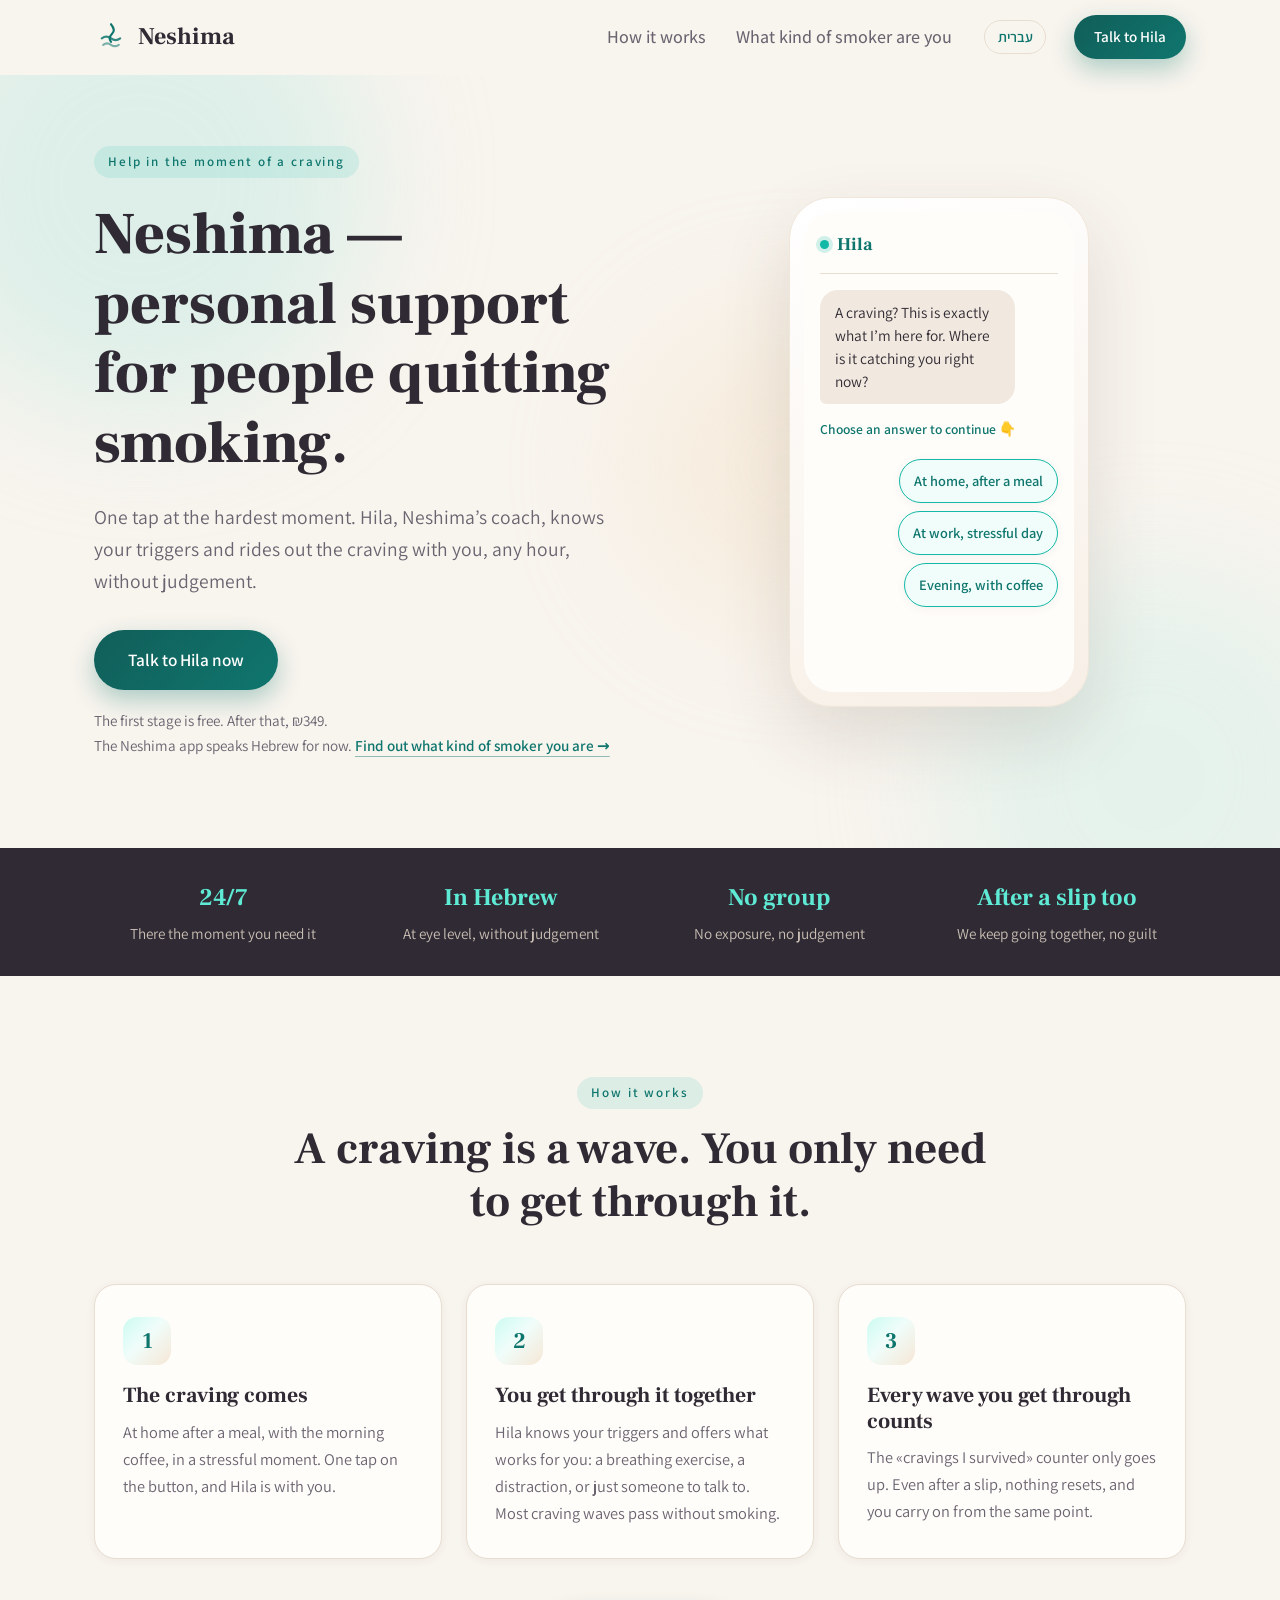
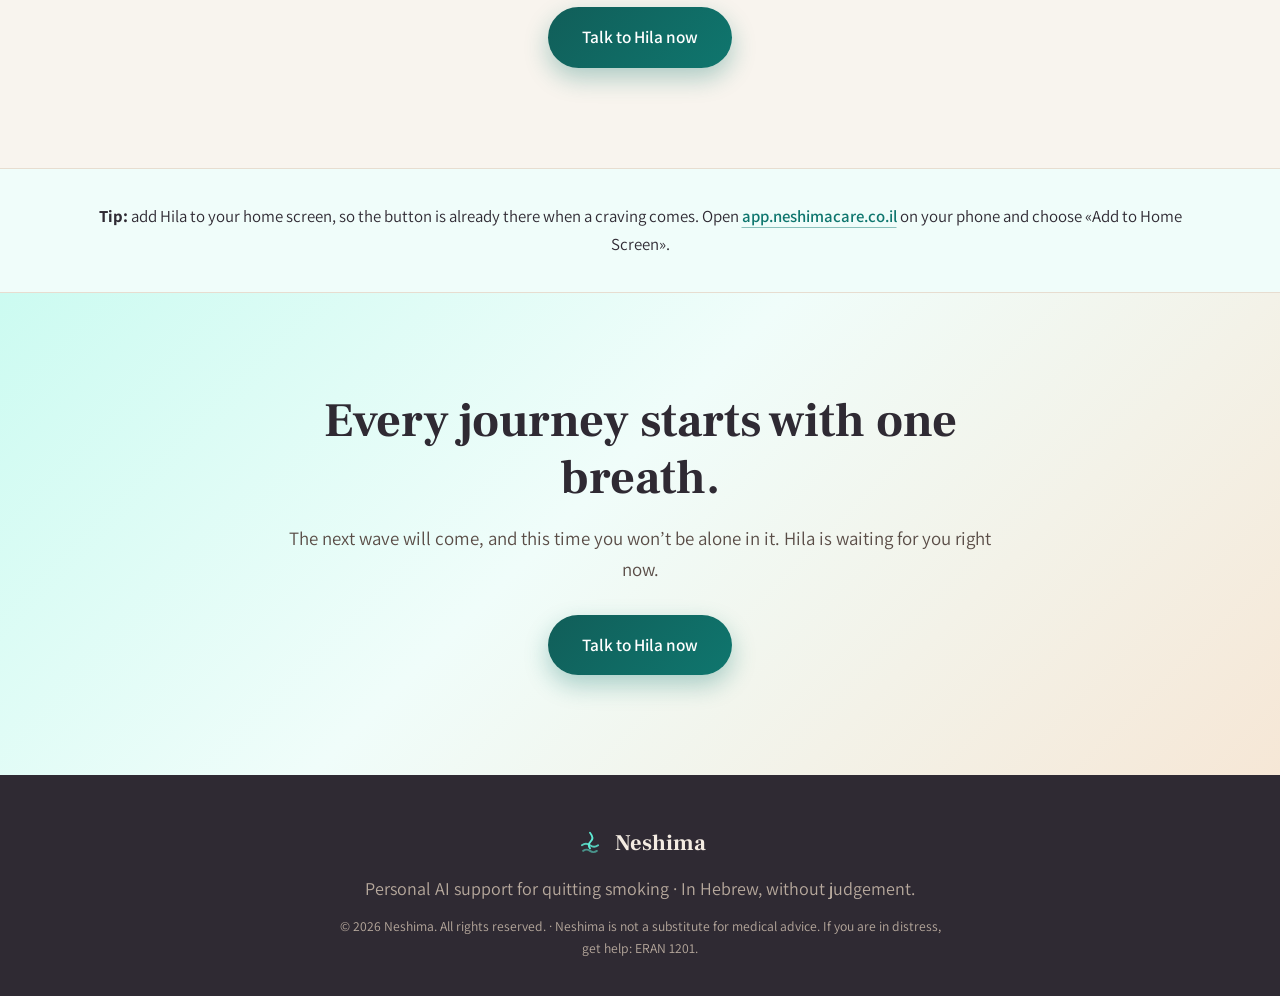
==== commit 91d2bdd1: "English landing and quiz name Hila as the coach, add stage 1 free line Same rule as the Hebrew pages" ====
--- a/en.html
+++ b/en.html
@@ -5,12 +5,12 @@
   <meta name="viewport" content="width=device-width, initial-scale=1.0" />
   <meta name="theme-color" content="#f6f1ea" />
   <title>Neshima — personal support for quitting smoking</title>
-  <meta name="description" content="Personal support for people quitting smoking. One tap at the hardest moment, and Neshima rides out the craving with you, any hour, without judgement. The coach speaks Hebrew." />
+  <meta name="description" content="Personal support for people quitting smoking. One tap at the hardest moment, and Hila, Neshima’s coach, rides out the craving with you, any hour, without judgement. The coach speaks Hebrew." />
 
   <!-- Open Graph -->
   <meta property="og:type" content="website" />
   <meta property="og:title" content="Neshima — personal support for quitting smoking" />
-  <meta property="og:description" content="One tap at the hardest moment. Neshima knows your triggers and rides out the craving with you, any hour, without judgement." />
+  <meta property="og:description" content="One tap at the hardest moment. Hila, Neshima’s coach, knows your triggers and rides out the craving with you, any hour, without judgement." />
   <meta property="og:locale" content="en_US" />
 
   <link rel="icon" href="assets/favicon.svg" type="image/svg+xml" />
@@ -43,7 +43,7 @@
 
       <a href="/" class="lang-toggle" lang="he" hreflang="he">עברית</a>
 
-      <a href="https://app.neshimacare.co.il" class="btn btn-primary btn-sm nav-cta js-chat">Talk to Neshima</a>
+      <a href="https://app.neshimacare.co.il" class="btn btn-primary btn-sm nav-cta js-chat">Talk to Hila</a>
 
       <button class="nav-toggle" id="navToggle" aria-label="Open menu" aria-expanded="false">
         <span></span><span></span><span></span>
@@ -53,7 +53,7 @@
       <a href="#moment">How it works</a>
       <a href="/quiz-en.html">What kind of smoker are you</a>
       <a href="/" lang="he" hreflang="he">עברית</a>
-      <a href="https://app.neshimacare.co.il" class="btn btn-primary js-chat">Talk to Neshima</a>
+      <a href="https://app.neshimacare.co.il" class="btn btn-primary js-chat">Talk to Hila</a>
     </nav>
   </header>
 
@@ -71,11 +71,12 @@
           <span class="eyebrow">Help in the moment of a craving</span>
           <h1>Neshima — personal support for people quitting smoking.</h1>
           <p class="hero-sub">
-            One tap at the hardest moment. Neshima knows your triggers and rides out the craving with you, any hour, without judgement.
+            One tap at the hardest moment. Hila, Neshima’s coach, knows your triggers and rides out the craving with you, any hour, without judgement.
           </p>
           <div class="hero-cta">
-            <a href="https://app.neshimacare.co.il" class="btn btn-primary btn-lg js-chat">Open Neshima now</a>
+            <a href="https://app.neshimacare.co.il" class="btn btn-primary btn-lg js-chat">Talk to Hila now</a>
           </div>
+          <p class="hero-note">The first stage is free. After that, ₪349.</p>
           <p class="hero-note">The Neshima app speaks Hebrew for now. <a href="/quiz-en.html">Find out what kind of smoker you are →</a></p>
         </div>
 
@@ -83,7 +84,7 @@
           <div class="phone demo" id="sosDemo" role="group" aria-label="SOS conversation demo">
             <div class="phone-screen demo-screen">
               <div class="chat-head">
-                <span class="chat-dot"></span> Neshima
+                <span class="chat-dot"></span> Hila
               </div>
               <div class="bubbles" id="demoBubbles" aria-live="polite">
                 <!-- Static fallback when JS is off; script.js replaces it with the tap-through demo. -->
@@ -92,9 +93,9 @@
                 <div class="bubble bot">Let’s breathe together: a slow 4-second inhale, a short pause, and a long 6-second exhale. Two more like that. Most craving waves pass without smoking: they rise, peak, and fall.</div>
               </div>
               <div class="demo-end" id="demoEnd" hidden>
-                <p>That was a taste. Inside, Neshima already knows your triggers, and this button is with you at every moment.</p>
+                <p>That was a taste. Inside, Hila already knows your triggers, and this button is with you at every moment.</p>
                 <div class="demo-end-cta">
-                  <a href="https://app.neshimacare.co.il" class="btn btn-primary btn-sm js-chat">Open Neshima</a>
+                  <a href="https://app.neshimacare.co.il" class="btn btn-primary btn-sm js-chat">Talk to Hila</a>
                 </div>
               </div>
             </div>
@@ -125,12 +126,12 @@
           <article class="step reveal">
             <div class="step-num" aria-hidden="true">1</div>
             <h3>The craving comes</h3>
-            <p>At home after a meal, with the morning coffee, in a stressful moment. One tap on the button, and Neshima is with you.</p>
+            <p>At home after a meal, with the morning coffee, in a stressful moment. One tap on the button, and Hila is with you.</p>
           </article>
           <article class="step reveal">
             <div class="step-num" aria-hidden="true">2</div>
             <h3>You get through it together</h3>
-            <p>Neshima knows your triggers and offers what works for you: a breathing exercise, a distraction, or just someone to talk to. Most craving waves pass without smoking.</p>
+            <p>Hila knows your triggers and offers what works for you: a breathing exercise, a distraction, or just someone to talk to. Most craving waves pass without smoking.</p>
           </article>
           <article class="step reveal">
             <div class="step-num" aria-hidden="true">3</div>
@@ -140,7 +141,7 @@
         </div>
 
         <div class="cta-center reveal">
-          <a href="https://app.neshimacare.co.il" class="btn btn-primary btn-lg js-chat">Open Neshima now</a>
+          <a href="https://app.neshimacare.co.il" class="btn btn-primary btn-lg js-chat">Talk to Hila now</a>
         </div>
       </div>
     </section>
@@ -148,7 +149,7 @@
     <!-- ===== Install hint ===== -->
     <section class="install-strip reveal">
       <div class="container install-strip-inner">
-        <p><strong>Tip:</strong> add Neshima to your home screen, so the button is already there when a craving comes. Open <a href="https://app.neshimacare.co.il">app.neshimacare.co.il</a> on your phone and choose «Add to Home Screen».</p>
+        <p><strong>Tip:</strong> add Hila to your home screen, so the button is already there when a craving comes. Open <a href="https://app.neshimacare.co.il">app.neshimacare.co.il</a> on your phone and choose «Add to Home Screen».</p>
       </div>
     </section>
 
@@ -156,9 +157,9 @@
     <section class="section closing">
       <div class="container narrow center reveal">
         <h2>Every journey starts with one breath.</h2>
-        <p class="lead">The next wave will come, and this time you won’t be alone in it. Neshima is waiting for you right now.</p>
+        <p class="lead">The next wave will come, and this time you won’t be alone in it. Hila is waiting for you right now.</p>
         <div class="cta-center">
-          <a href="https://app.neshimacare.co.il" class="btn btn-primary btn-lg js-chat">Open Neshima now</a>
+          <a href="https://app.neshimacare.co.il" class="btn btn-primary btn-lg js-chat">Talk to Hila now</a>
         </div>
       </div>
     </section>
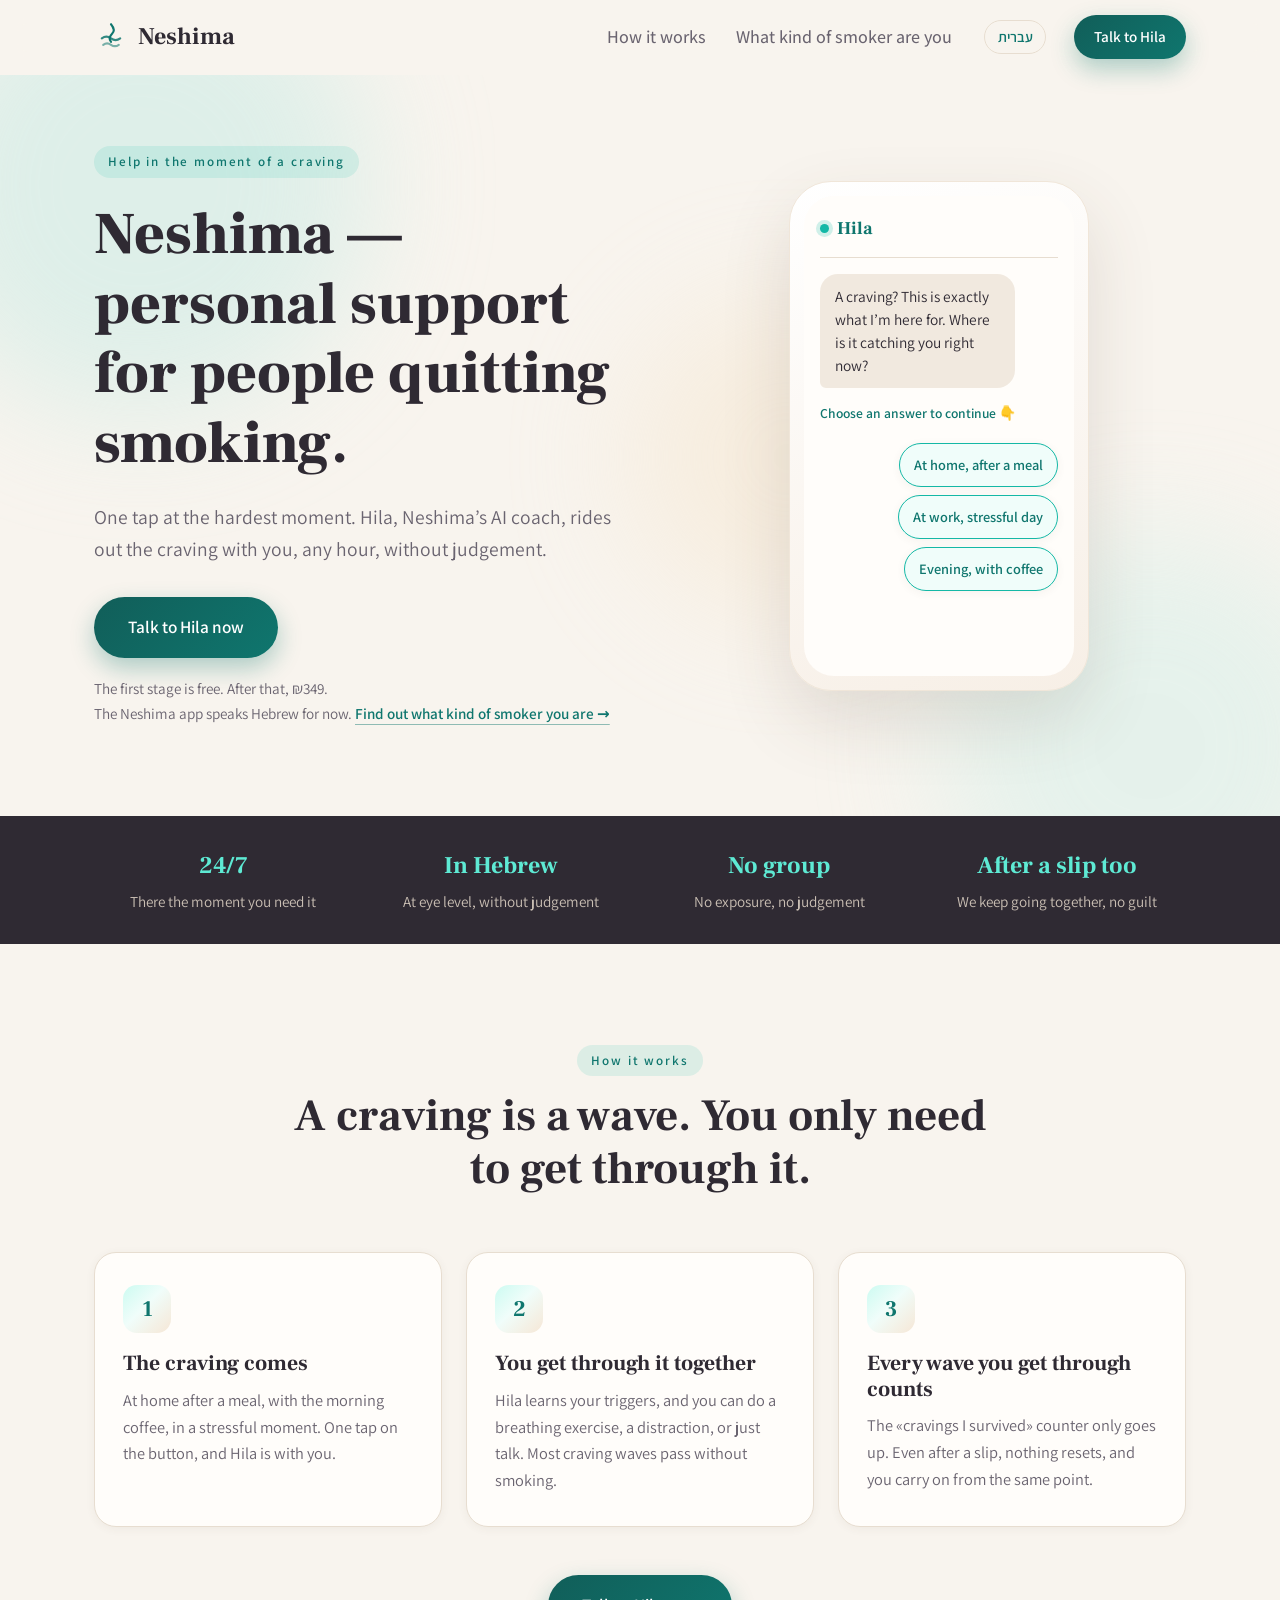
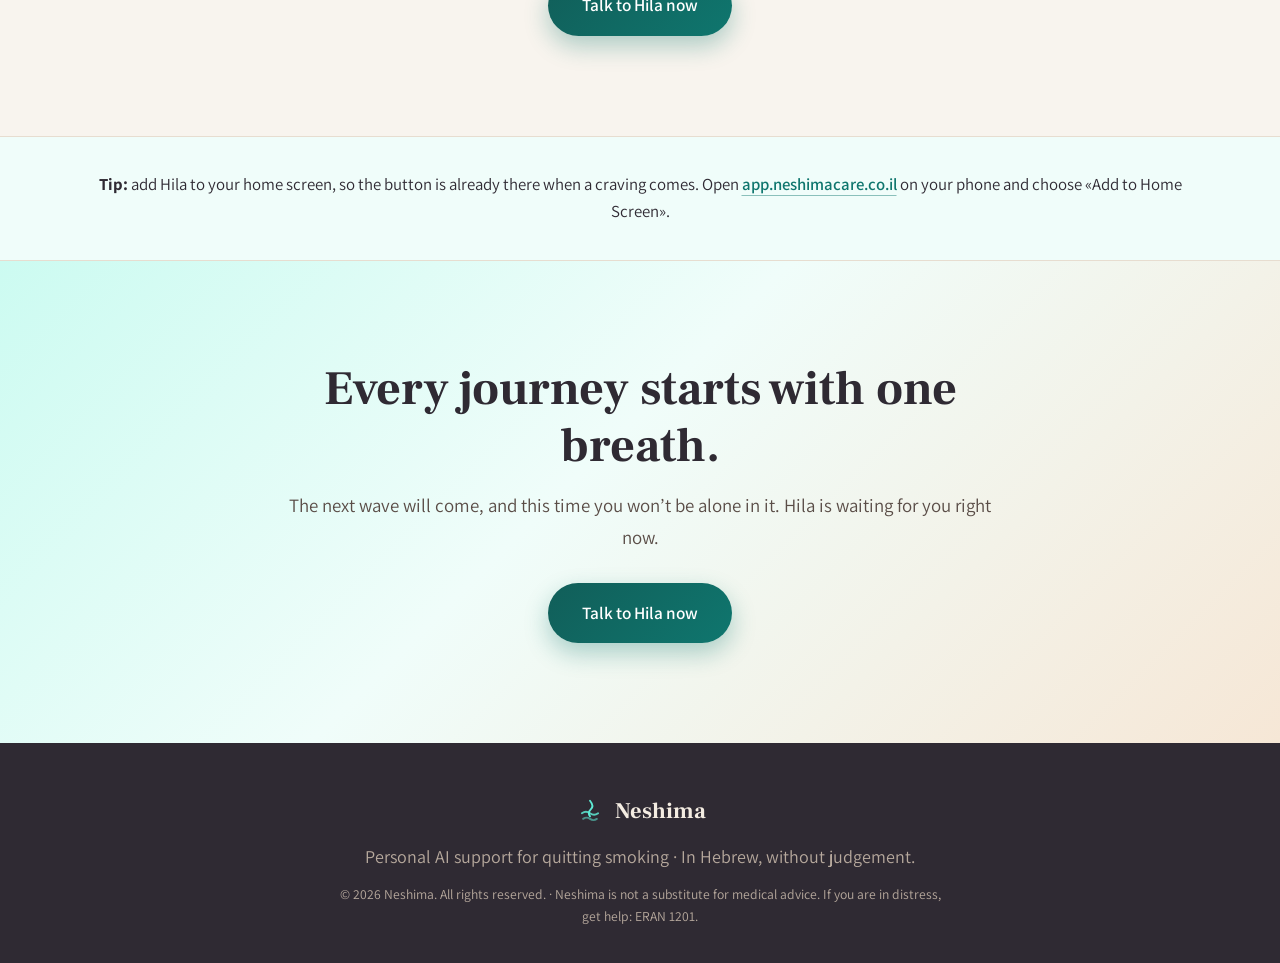
==== commit af5a440a: "Landing: Hila learns triggers inside and is named an AI coach (PRO-196) Drops the claim that Hila al" ====
--- a/en.html
+++ b/en.html
@@ -5,12 +5,12 @@
   <meta name="viewport" content="width=device-width, initial-scale=1.0" />
   <meta name="theme-color" content="#f6f1ea" />
   <title>Neshima — personal support for quitting smoking</title>
-  <meta name="description" content="Personal support for people quitting smoking. One tap at the hardest moment, and Hila, Neshima’s coach, rides out the craving with you, any hour, without judgement. The coach speaks Hebrew." />
+  <meta name="description" content="Personal support for people quitting smoking. One tap at the hardest moment, and Hila, Neshima’s AI coach, rides out the craving with you, any hour, without judgement. The coach speaks Hebrew." />
 
   <!-- Open Graph -->
   <meta property="og:type" content="website" />
   <meta property="og:title" content="Neshima — personal support for quitting smoking" />
-  <meta property="og:description" content="One tap at the hardest moment. Hila, Neshima’s coach, knows your triggers and rides out the craving with you, any hour, without judgement." />
+  <meta property="og:description" content="One tap at the hardest moment. Hila, Neshima’s AI coach, rides out the craving with you, any hour, without judgement." />
   <meta property="og:locale" content="en_US" />
 
   <link rel="icon" href="assets/favicon.svg" type="image/svg+xml" />
@@ -71,7 +71,7 @@
           <span class="eyebrow">Help in the moment of a craving</span>
           <h1>Neshima — personal support for people quitting smoking.</h1>
           <p class="hero-sub">
-            One tap at the hardest moment. Hila, Neshima’s coach, knows your triggers and rides out the craving with you, any hour, without judgement.
+            One tap at the hardest moment. Hila, Neshima’s AI coach, rides out the craving with you, any hour, without judgement.
           </p>
           <div class="hero-cta">
             <a href="https://app.neshimacare.co.il" class="btn btn-primary btn-lg js-chat">Talk to Hila now</a>
@@ -93,7 +93,7 @@
                 <div class="bubble bot">Let’s breathe together: a slow 4-second inhale, a short pause, and a long 6-second exhale. Two more like that. Most craving waves pass without smoking: they rise, peak, and fall.</div>
               </div>
               <div class="demo-end" id="demoEnd" hidden>
-                <p>That was a taste. Inside, Hila already knows your triggers, and this button is with you at every moment.</p>
+                <p>That was a taste. Inside, Hila learns your triggers, and this button is with you at every moment.</p>
                 <div class="demo-end-cta">
                   <a href="https://app.neshimacare.co.il" class="btn btn-primary btn-sm js-chat">Talk to Hila</a>
                 </div>
@@ -131,7 +131,7 @@
           <article class="step reveal">
             <div class="step-num" aria-hidden="true">2</div>
             <h3>You get through it together</h3>
-            <p>Hila knows your triggers and offers what works for you: a breathing exercise, a distraction, or just someone to talk to. Most craving waves pass without smoking.</p>
+            <p>Hila learns your triggers, and you can do a breathing exercise, a distraction, or just talk. Most craving waves pass without smoking.</p>
           </article>
           <article class="step reveal">
             <div class="step-num" aria-hidden="true">3</div>
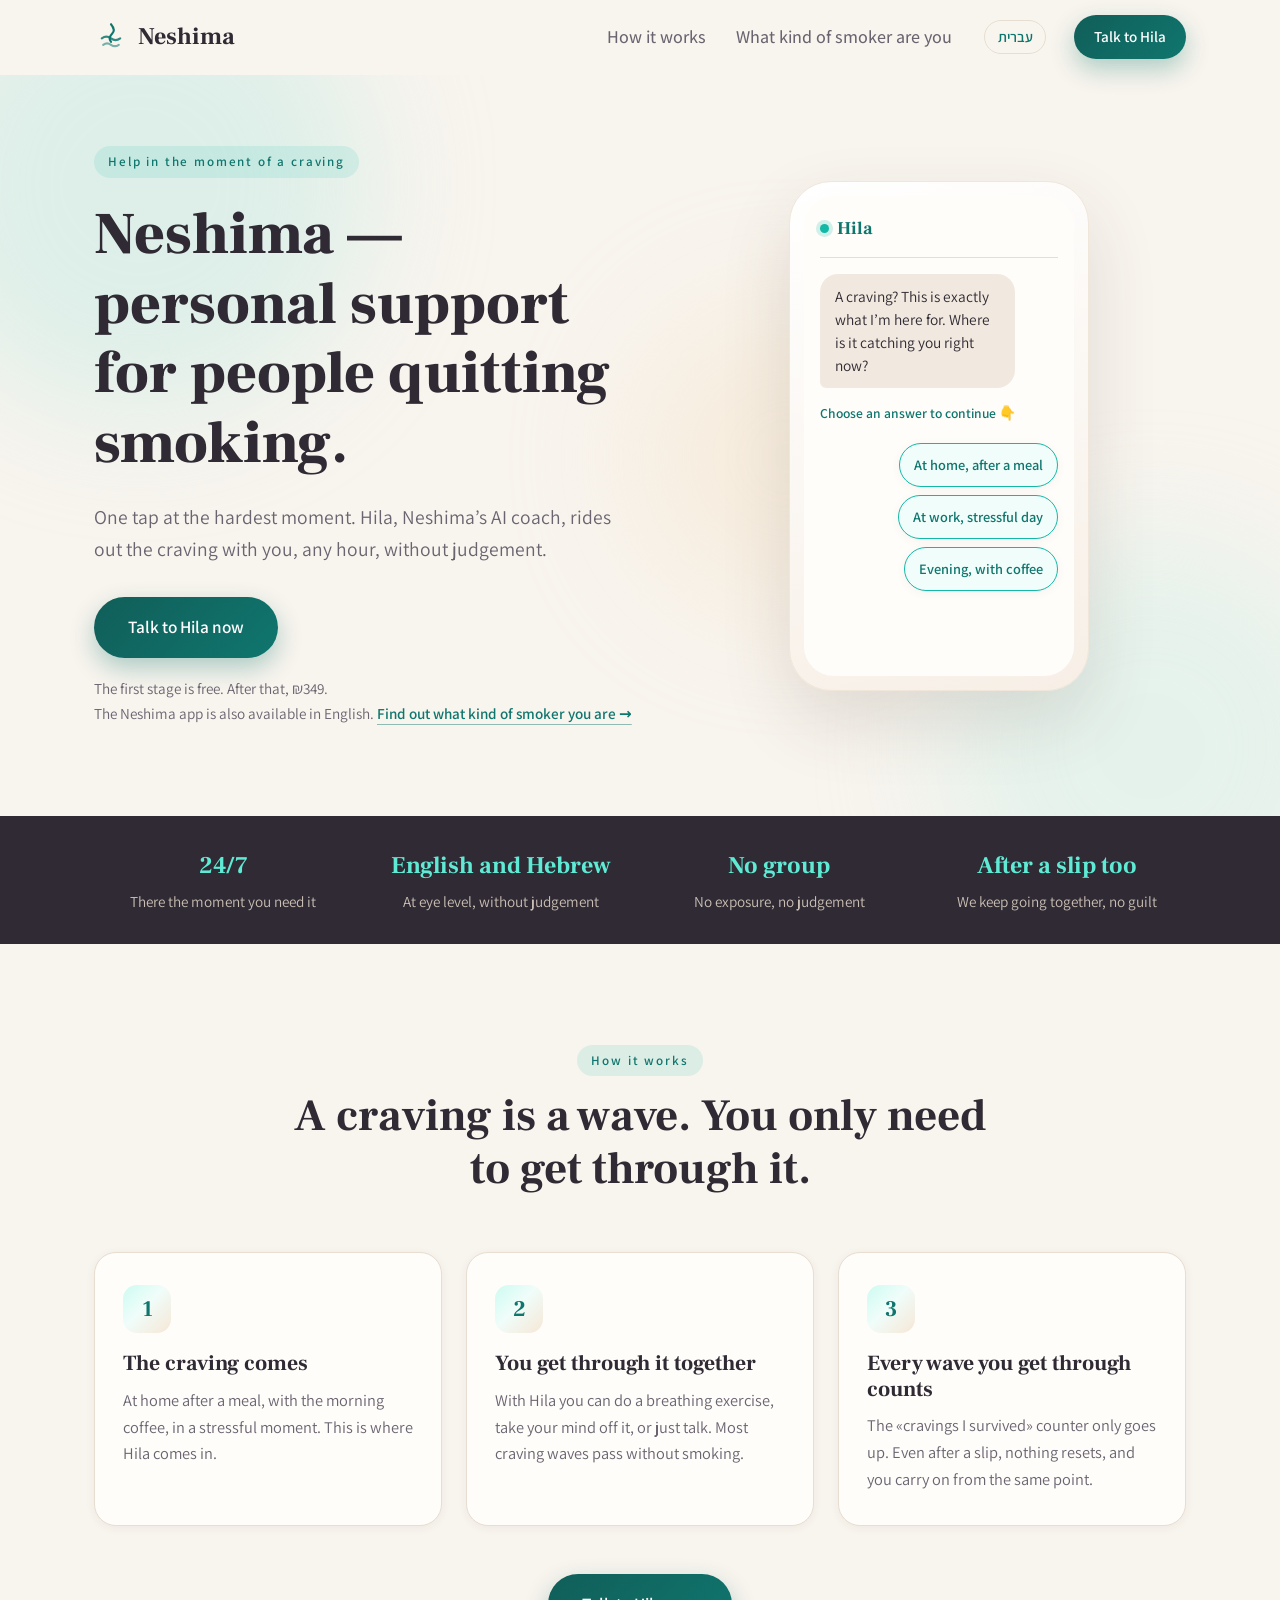
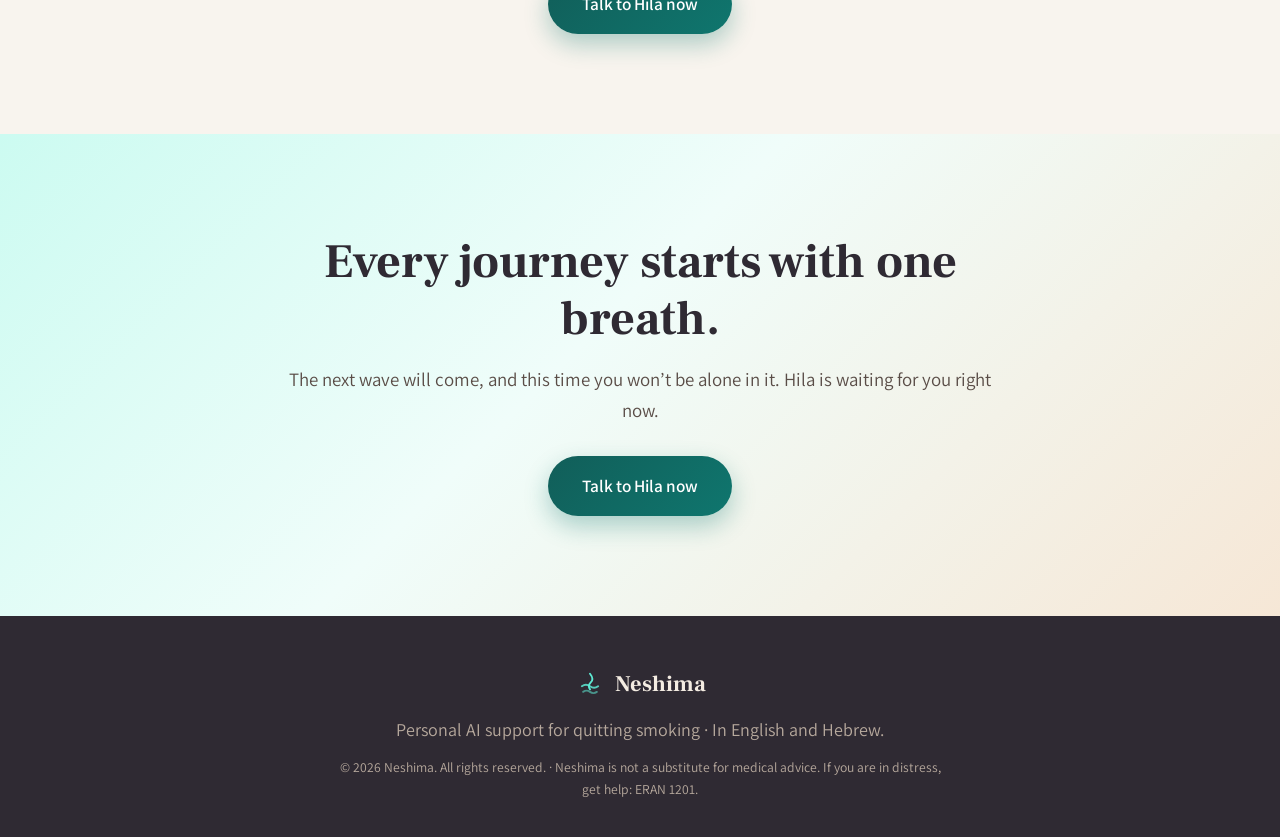
==== commit 399a13f5: "English pages open the app in English and say it speaks English Every app link on en.html and quiz-e" ====
--- a/en.html
+++ b/en.html
@@ -5,7 +5,7 @@
   <meta name="viewport" content="width=device-width, initial-scale=1.0" />
   <meta name="theme-color" content="#f6f1ea" />
   <title>Neshima — personal support for quitting smoking</title>
-  <meta name="description" content="Personal support for people quitting smoking. One tap at the hardest moment, and Hila, Neshima’s AI coach, rides out the craving with you, any hour, without judgement. The coach speaks Hebrew." />
+  <meta name="description" content="Personal support for people quitting smoking. One tap at the hardest moment, and Hila, Neshima’s AI coach, rides out the craving with you, any hour, without judgement. In English and Hebrew." />
 
   <!-- Open Graph -->
   <meta property="og:type" content="website" />
@@ -43,7 +43,7 @@
 
       <a href="/" class="lang-toggle" lang="he" hreflang="he">עברית</a>
 
-      <a href="https://app.neshimacare.co.il" class="btn btn-primary btn-sm nav-cta js-chat">Talk to Hila</a>
+      <a href="https://app.neshimacare.co.il/?lang=en" class="btn btn-primary btn-sm nav-cta js-chat">Talk to Hila</a>
 
       <button class="nav-toggle" id="navToggle" aria-label="Open menu" aria-expanded="false">
         <span></span><span></span><span></span>
@@ -53,7 +53,7 @@
       <a href="#moment">How it works</a>
       <a href="/quiz-en.html">What kind of smoker are you</a>
       <a href="/" lang="he" hreflang="he">עברית</a>
-      <a href="https://app.neshimacare.co.il" class="btn btn-primary js-chat">Talk to Hila</a>
+      <a href="https://app.neshimacare.co.il/?lang=en" class="btn btn-primary js-chat">Talk to Hila</a>
     </nav>
   </header>
 
@@ -74,10 +74,10 @@
             One tap at the hardest moment. Hila, Neshima’s AI coach, rides out the craving with you, any hour, without judgement.
           </p>
           <div class="hero-cta">
-            <a href="https://app.neshimacare.co.il" class="btn btn-primary btn-lg js-chat">Talk to Hila now</a>
+            <a href="https://app.neshimacare.co.il/?lang=en" class="btn btn-primary btn-lg js-chat">Talk to Hila now</a>
           </div>
           <p class="hero-note">The first stage is free. After that, ₪349.</p>
-          <p class="hero-note">The Neshima app speaks Hebrew for now. <a href="/quiz-en.html">Find out what kind of smoker you are →</a></p>
+          <p class="hero-note">The Neshima app is also available in English. <a href="/quiz-en.html">Find out what kind of smoker you are →</a></p>
         </div>
 
         <div class="hero-art reveal">
@@ -93,9 +93,9 @@
                 <div class="bubble bot">Let’s breathe together: a slow 4-second inhale, a short pause, and a long 6-second exhale. Two more like that. Most craving waves pass without smoking: they rise, peak, and fall.</div>
               </div>
               <div class="demo-end" id="demoEnd" hidden>
-                <p>That was a taste. Inside, Hila learns your triggers, and this button is with you at every moment.</p>
+                <p>That was a taste.</p>
                 <div class="demo-end-cta">
-                  <a href="https://app.neshimacare.co.il" class="btn btn-primary btn-sm js-chat">Talk to Hila</a>
+                  <a href="https://app.neshimacare.co.il/?lang=en" class="btn btn-primary btn-sm js-chat">Talk to Hila</a>
                 </div>
               </div>
             </div>
@@ -108,7 +108,7 @@
     <section class="strip reveal">
       <div class="container strip-inner">
         <div class="strip-item"><strong>24/7</strong><span>There the moment you need it</span></div>
-        <div class="strip-item"><strong>In Hebrew</strong><span>At eye level, without judgement</span></div>
+        <div class="strip-item"><strong>English and Hebrew</strong><span>At eye level, without judgement</span></div>
         <div class="strip-item"><strong>No group</strong><span>No exposure, no judgement</span></div>
         <div class="strip-item"><strong>After a slip too</strong><span>We keep going together, no guilt</span></div>
       </div>
@@ -126,12 +126,12 @@
           <article class="step reveal">
             <div class="step-num" aria-hidden="true">1</div>
             <h3>The craving comes</h3>
-            <p>At home after a meal, with the morning coffee, in a stressful moment. One tap on the button, and Hila is with you.</p>
+            <p>At home after a meal, with the morning coffee, in a stressful moment. This is where Hila comes in.</p>
           </article>
           <article class="step reveal">
             <div class="step-num" aria-hidden="true">2</div>
             <h3>You get through it together</h3>
-            <p>Hila learns your triggers, and you can do a breathing exercise, a distraction, or just talk. Most craving waves pass without smoking.</p>
+            <p>With Hila you can do a breathing exercise, take your mind off it, or just talk. Most craving waves pass without smoking.</p>
           </article>
           <article class="step reveal">
             <div class="step-num" aria-hidden="true">3</div>
@@ -141,15 +141,8 @@
         </div>
 
         <div class="cta-center reveal">
-          <a href="https://app.neshimacare.co.il" class="btn btn-primary btn-lg js-chat">Talk to Hila now</a>
+          <a href="https://app.neshimacare.co.il/?lang=en" class="btn btn-primary btn-lg js-chat">Talk to Hila now</a>
         </div>
-      </div>
-    </section>
-
-    <!-- ===== Install hint ===== -->
-    <section class="install-strip reveal">
-      <div class="container install-strip-inner">
-        <p><strong>Tip:</strong> add Hila to your home screen, so the button is already there when a craving comes. Open <a href="https://app.neshimacare.co.il">app.neshimacare.co.il</a> on your phone and choose «Add to Home Screen».</p>
       </div>
     </section>
 
@@ -159,7 +152,7 @@
         <h2>Every journey starts with one breath.</h2>
         <p class="lead">The next wave will come, and this time you won’t be alone in it. Hila is waiting for you right now.</p>
         <div class="cta-center">
-          <a href="https://app.neshimacare.co.il" class="btn btn-primary btn-lg js-chat">Talk to Hila now</a>
+          <a href="https://app.neshimacare.co.il/?lang=en" class="btn btn-primary btn-lg js-chat">Talk to Hila now</a>
         </div>
       </div>
     </section>
@@ -172,7 +165,7 @@
         <svg class="brand-mark" viewBox="0 0 48 48" aria-hidden="true"><use href="#logo-mark"></use></svg>
         <span class="brand-name">Neshima</span>
       </div>
-      <p class="footer-tag">Personal AI support for quitting smoking · In Hebrew, without judgement.</p>
+      <p class="footer-tag">Personal AI support for quitting smoking · In English and Hebrew.</p>
       <p class="footer-fine">© 2026 Neshima. All rights reserved. · Neshima is not a substitute for medical advice. If you are in distress, get help: ERAN 1201.</p>
     </div>
   </footer>
--- a/styles.css
+++ b/styles.css
@@ -259,6 +259,57 @@
 .install-strip p { color: var(--ink); font-size: 1.05rem; }
 .install-strip a { white-space: nowrap; }
 
+/* ---------- Old way vs new way ---------- */
+.compare { background: var(--ivory); padding-block: 72px; }
+.compare-grid { display: grid; grid-template-columns: repeat(2, minmax(0, 1fr)); gap: 20px; }
+.compare-col { border-radius: var(--radius); padding: 26px 24px; border: 1px solid var(--line); }
+.compare-col.old { background: var(--cream); }
+.compare-col.new { background: var(--teal-tint); border-color: var(--teal); }
+.compare .compare-head { font-size: 1.35rem; margin-bottom: 14px; }
+.compare-col.new .compare-head { color: var(--teal-deep); }
+.compare-col ul { list-style: none; display: flex; flex-direction: column; gap: 12px; }
+.compare-col li { font-size: 1.05rem; line-height: 1.5; padding-inline-start: 26px; position: relative; }
+.compare-col li::before { position: absolute; inset-inline-start: 0; font-weight: 700; }
+.compare-col.old li { color: var(--ink-soft); }
+.compare-col.old li::before { content: "–"; color: var(--ink-soft); }
+.compare-col.new li { color: var(--ink); }
+.compare-col.new li::before { content: "✓"; color: var(--teal-deep); }
+
+/* ---------- Why this method ---------- */
+.why { background: var(--ivory); }
+.why-list { list-style: none; display: flex; flex-direction: column; gap: 18px; }
+.why-list li {
+  background: var(--cream); border: 1px solid var(--line); border-radius: var(--radius-sm);
+  padding: 20px 22px; font-size: 1.05rem; line-height: 1.7;
+}
+.source-link {
+  display: inline-block; color: var(--teal-deep); font-weight: 600; font-size: 0.95rem;
+  text-decoration: underline 1px rgba(15, 118, 110, .45); text-underline-offset: 4px;
+  padding: 12px 8px; margin: -12px -8px;
+}
+.source-link:hover { color: var(--teal-dark); }
+
+/* ---------- FAQ ---------- */
+.faq { background: var(--cream); }
+.faq-list { display: flex; flex-direction: column; gap: 12px; }
+.faq-list details { background: var(--ivory); border: 1px solid var(--line); border-radius: var(--radius-sm); }
+.faq-list summary {
+  cursor: pointer; list-style: none; min-height: 56px; padding: 14px 22px;
+  display: flex; align-items: center; justify-content: space-between; gap: 12px;
+  font-weight: 600; font-size: 1.08rem; color: var(--ink);
+}
+.faq-list summary::-webkit-details-marker { display: none; }
+.faq-list summary::after { content: "+"; font-size: 1.4rem; line-height: 1; color: var(--teal-deep); flex: none; }
+.faq-list details[open] summary::after { content: "−"; }
+.faq-list summary:focus-visible { outline: 2px solid var(--teal-deep); outline-offset: 2px; border-radius: var(--radius-sm); }
+.faq-list details p { padding: 0 22px 18px; color: var(--ink-soft); font-size: 1.02rem; }
+
+/* ---------- Share row ---------- */
+.share-row { margin-top: 36px; display: flex; flex-direction: column; align-items: center; gap: 12px; }
+.share-row p { color: #5a4d47; }
+.share-row .btn { min-height: 48px; min-width: 120px; }
+.share-status { font-size: 0.95rem; font-weight: 600; color: var(--teal-deep); min-height: 1.5em; }
+
 /* ---------- Quiz bridge ---------- */
 .quiz-bridge { background: var(--ivory); }
 .quiz-bridge .lead { margin-bottom: 30px; }
@@ -272,6 +323,19 @@
 .closing { background: var(--grad-warm); }
 .closing h2 { font-size: clamp(2rem, 4.5vw, 3rem); margin-bottom: 16px; }
 .closing .lead { color: #5a4d47; margin-bottom: 30px; }
+
+/* ---------- Supporter page (support.html) ---------- */
+.support { padding: 48px 0 72px; }
+.support h1 { font-size: clamp(2rem, 6vw, 2.8rem); font-weight: 900; margin-bottom: 18px; }
+.support .lead { margin-bottom: 32px; }
+.support-tips { padding-inline-start: 1.6em; display: flex; flex-direction: column; gap: 18px; margin-bottom: 40px; }
+.support-tips li { padding-inline-start: 4px; }
+.support-tips li::marker { font-family: var(--serif); font-weight: 700; color: var(--teal-deep); }
+.support-tips strong { color: var(--ink); }
+.support-crisis { background: var(--ivory); border: 1px solid var(--line); border-radius: var(--radius-sm); padding: 18px 22px; margin-bottom: 28px; }
+.support-call { display: inline-block; font-weight: 700; color: var(--teal-deep); text-decoration: underline 1px; text-underline-offset: 4px; padding: 10px 8px; margin: -10px -8px; }
+.support-about { font-size: 0.95rem; color: var(--ink-soft); }
+.support-about a { color: var(--teal-deep); font-weight: 600; text-decoration: underline 1px rgba(15, 118, 110, .45); text-underline-offset: 5px; padding-block: 12px; }
 
 /* ---------- Footer ---------- */
 .site-footer { background: var(--ink); color: #d8cdc2; padding: 50px 0 36px; }
@@ -301,6 +365,10 @@
   /* The demo stays below the hero copy: read the promise first, then try it. */
   .phone { width: 300px; }
   .steps { grid-template-columns: 1fr; }
+}
+
+@media (max-width: 600px) {
+  .compare-grid { grid-template-columns: minmax(0, 1fr); }
 }
 
 @media (max-width: 760px) {
@@ -428,6 +496,19 @@
 .quiz-email-success { font-size: 1.1rem; color: var(--teal-deep); font-weight: 600; padding: 8px 0; }
 .quiz-divider { border: none; border-top: 1px solid var(--line); margin: 28px 0; }
 
+.quiz-start { display: flex; flex-direction: column; align-items: center; gap: 8px; margin: 26px 0; text-align: center; }
+.quiz-start .btn { white-space: normal; max-width: 100%; }
+.quiz-start-note { font-size: 0.95rem; color: var(--ink-soft); }
+.quiz-sales { margin-top: 8px; }
+.quiz-sales .compare-grid { grid-template-columns: minmax(0, 1fr); gap: 14px; }
+.quiz-sales .compare-col { padding: 20px 18px; }
+.quiz-sales-head { font-size: 1.3rem; margin: 28px 0 14px; }
+.quiz-sales .why-list li { padding: 16px 18px; font-size: 1rem; }
+.quiz-sales .faq-list summary { padding-inline: 18px; font-size: 1.02rem; }
+.quiz-sales .faq-list details p { padding-inline: 18px; }
+.quiz-result .share-row { margin-top: 30px; padding-top: 26px; border-top: 1px solid var(--line); text-align: center; }
+.quiz-result .share-row p { color: var(--ink-soft); }
+
 .visually-hidden {
   position: absolute; width: 1px; height: 1px; margin: -1px; padding: 0;
   overflow: hidden; clip: rect(0 0 0 0); white-space: nowrap; border: 0;
